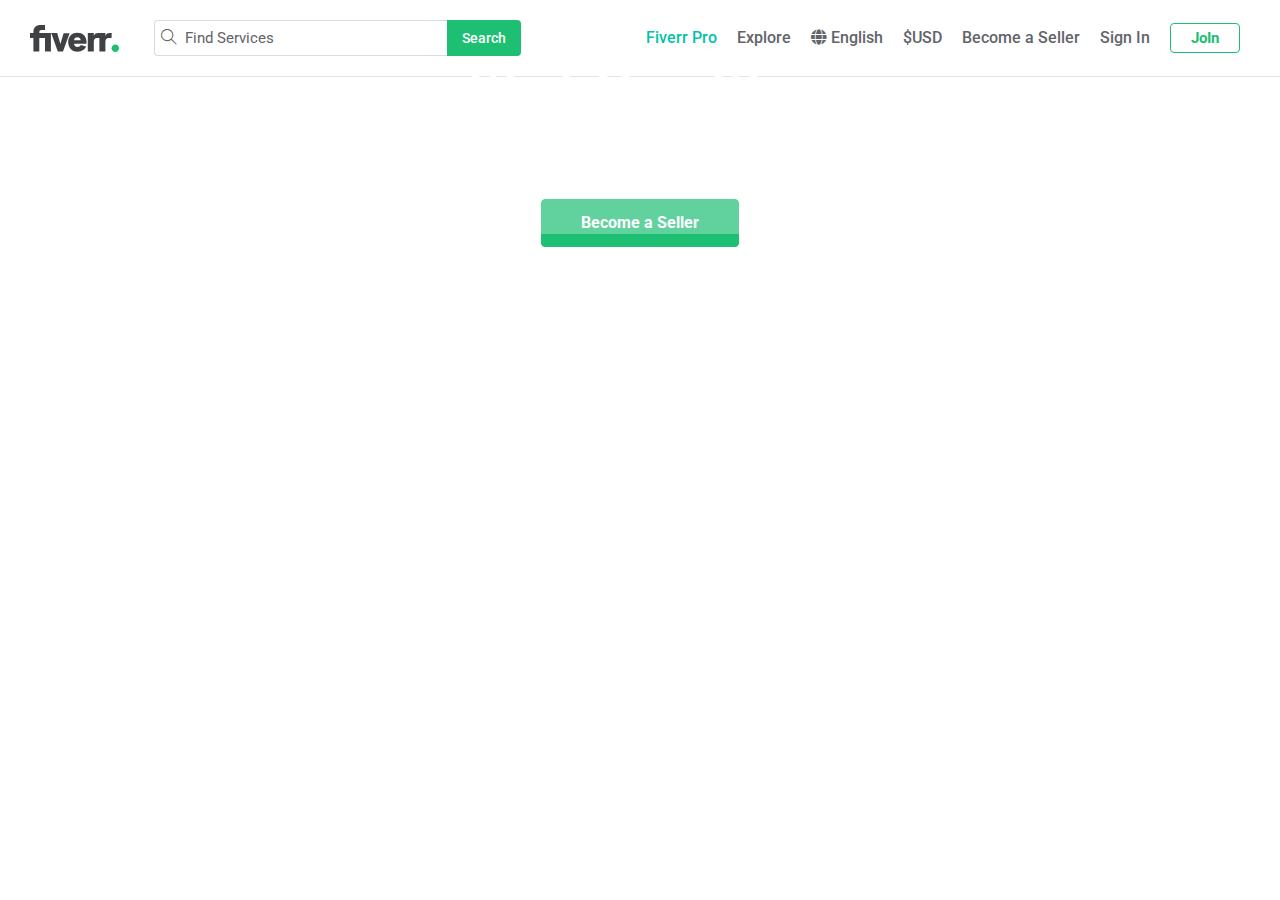
==== FE67_BaiTapTongHop-master/selling.html @ a9953e3a "Add selling.html and add hero" ====
<!DOCTYPE html>
<html lang="en">
  <head>
    <title>Start Selling on Fiverr</title>
    <!-- Required meta tags -->
    <meta charset="utf-8" />
    <meta
      name="viewport"
      content="width=device-width, initial-scale=1, shrink-to-fit=no"
    />
    <link
      rel="icon"
      href="./img/favicon-32x32-23d4a3fd56a87eaf5a93ddf35a220811.png"
      type="image/gif"
      sizes="16x16"
    />

    <!-- Google Font -->
    <link
      href="https://fonts.googleapis.com/css2?family=Roboto:wght@300;400;500;700&display=swap"
      rel="stylesheet"
    />
    <link
      href="https://fonts.googleapis.com/css2?family=Italianno&display=swap"
      rel="stylesheet"
    />

    <!-- Bootstrap CSS -->
    <link
      rel="stylesheet"
      href="https://stackpath.bootstrapcdn.com/bootstrap/4.3.1/css/bootstrap.min.css"
      integrity="sha384-ggOyR0iXCbMQv3Xipma34MD+dH/1fQ784/j6cY/iJTQUOhcWr7x9JvoRxT2MZw1T"
      crossorigin="anonymous"
    />

    <!-- font themify icons -->
    <link rel="stylesheet" href="./fonts/themify-icons/themify-icons.css" />

    <!-- font awesome -->
    <link
      rel="stylesheet"
      href="https://cdnjs.cloudflare.com/ajax/libs/font-awesome/5.15.3/css/all.min.css"
    />

    <!-- slick -->
    <link rel="stylesheet" href="./CSS/slick.css" />

    <!-- MY CSS -->
    <link rel="stylesheet" href="./CSS/main.css" />
  </head>

  <body>
    <!-- HEADER START -->
    <header id="header">
      <nav class="header-nav">
        <div class="container-fluid">
          <div class="row">
            <div class="header-nav__left col-8 col-md-8 col-lg-5">
              <div class="header-nav__bars" id="openSidebar">
                <i class="fa fa-bars"></i>
              </div>
              <a href="index.html" class="header-nav__logo">
                <svg
                  width="89"
                  height="27"
                  viewBox="0 0 89 27"
                  fill="none"
                  xmlns="http://www.w3.org/2000/svg"
                >
                  <g fill="#404145">
                    <path
                      d="m81.6 13.1h-3.1c-2 0-3.1 1.5-3.1 4.1v9.3h-6v-13.4h-2.5c-2 0-3.1 1.5-3.1 4.1v9.3h-6v-18.4h6v2.8c1-2.2 2.3-2.8 4.3-2.8h7.3v2.8c1-2.2 2.3-2.8 4.3-2.8h2zm-25.2 5.6h-12.4c.3 2.1 1.6 3.2 3.7 3.2 1.6 0 2.7-.7 3.1-1.8l5.3 1.5c-1.3 3.2-4.5 5.1-8.4 5.1-6.5 0-9.5-5.1-9.5-9.5 0-4.3 2.6-9.4 9.1-9.4 6.9 0 9.2 5.2 9.2 9.1 0 .9 0 1.4-.1 1.8zm-5.7-3.5c-.1-1.6-1.3-3-3.3-3-1.9 0-3 .8-3.4 3zm-22.9 11.3h5.2l6.6-18.3h-6l-3.2 10.7-3.2-10.8h-6zm-24.4 0h5.9v-13.4h5.7v13.4h5.9v-18.4h-11.6v-1.1c0-1.2.9-2 2.2-2h3.5v-5h-4.4c-4.3 0-7.2 2.7-7.2 6.6v1.5h-3.4v5h3.4z"
                    ></path>
                  </g>
                  <g fill="#1dbf73">
                    <path
                      d="m85.3 27c2 0 3.7-1.7 3.7-3.7s-1.7-3.7-3.7-3.7-3.7 1.7-3.7 3.7 1.7 3.7 3.7 3.7z"
                    ></path>
                  </g>
                </svg>
              </a>
              <form action="#" class="header-nav__search">
                <input type="text" placeholder="Find Services" />
                <i class="ti-search"></i>
                <button type="submit">Search</button>
              </form>
            </div>
            <div class="header-nav__right col-4 col-md-4 col-lg-7">
              <ul class="header-nav__menu">
                <li class="header-nav__item">
                  <a href="#" class="header-nav__link pro">Fiverr Pro</a>
                </li>
                <li class="header-nav__item explore">
                  <a href="#" class="header-nav__link">Explore</a>
                </li>
                <li class="header-nav__item language">
                  <a href="#" class="header-nav__link">
                    <i class="fas fa-globe"></i>
                    English
                  </a>
                </li>
                <li class="header-nav__item currency">
                  <a href="#" class="header-nav__link">$USD</a>
                </li>
                <li class="header-nav__item seller">
                  <a href="selling.html" class="header-nav__link">
                    Become a Seller
                  </a>
                </li>
                <li class="header-nav__item signin">
                  <a href="#" class="header-nav__link">Sign In</a>
                </li>
                <li class="header-nav__item join">
                  <a href="#" class="header-nav__join">JoIn</a>
                </li>
              </ul>
            </div>
          </div>
          <form action="#" class="header-nav__search search-mobile">
            <input type="text" placeholder="Find Services" />
            <i class="ti-search"></i>
          </form>
        </div>
      </nav>
    </header>
    <!-- END HEADER -->

    <!-- Sidebar Start -->
    <div class="sidebar" id="sidebar">
      <div class="sidebar__overlay" id="closeSidebar"></div>
      <div class="sidebar__content">
        <a href="#" class="sidebar__btn">Join Fiverr</a>
        <div class="sidebar-menu">
          <a href="#" class="sidebar-menu__link">Sign in</a>
          <div class="sidebar-dropdown">
            <div class="sidebar-dropdown__title">
              <span>Browse Categories</span>
              <i class="fas fa-chevron-down"></i>
            </div>
            <ul class="dropdown__content">
              <li class="dropdown__item">
                <a href="#" class="dropdown__link">Graphics & Design</a>
              </li>
              <li class="dropdown__item">
                <a href="#" class="dropdown__link">Digital Marketing</a>
              </li>
              <li class="dropdown__item">
                <a href="#" class="dropdown__link">Writing & Translation</a>
              </li>
            </ul>
          </div>
          <div class="sidebar-dropdown">
            <div class="sidebar-dropdown__title">
              <span>Explore</span>
              <i class="fas fa-chevron-down"></i>
            </div>
            <ul class="dropdown__content">
              <li class="dropdown__item">
                <a href="#" class="dropdown__link">Discover</a>
              </li>
              <li class="dropdown__item">
                <a href="#" class="dropdown__link">Guides</a>
              </li>
              <li class="dropdown__item">
                <a href="#" class="dropdown__link">Learn</a>
              </li>
            </ul>
          </div>
          <a href="#" class="sidebar-menu__link pro">Fiverr Pro</a>
          <a href="#" class="sidebar-menu__link business">Fiverr Business</a>
          <div class="general">
            <p>General</p>
          </div>
          <a href="#" class="sidebar-menu__link">Home</a>
          <div class="sidebar-dropdown language">
            <div class="sidebar-dropdown__title">
              <span>English <i class="fas fa-globe"></i></span>
              <i class="fas fa-chevron-down"></i>
            </div>
            <ul class="dropdown__content">
              <li class="dropdown__item active">
                <a href="#" class="dropdown__link">
                  <i class="fa fa-check"></i> English
                </a>
              </li>
              <li class="dropdown__item">
                <a href="#" class="dropdown__link">Deutsch</a>
              </li>
              <li class="dropdown__item">
                <a href="#" class="dropdown__link">Español</a>
              </li>
            </ul>
          </div>
          <div class="sidebar-dropdown currency">
            <div class="sidebar-dropdown__title">
              <span>USD - $</span>
              <i class="fas fa-chevron-down"></i>
            </div>
            <ul class="dropdown__content">
              <li class="dropdown__item active">
                <a href="#" class="dropdown__link">
                  <i class="fa fa-check"></i> USD - $
                </a>
              </li>
              <li class="dropdown__item">
                <a href="#" class="dropdown__link">EUR - €</a>
              </li>
              <li class="dropdown__item">
                <a href="#" class="dropdown__link">GBP - £</a>
              </li>
            </ul>
          </div>
        </div>
      </div>
    </div>
    <!-- End Sidebar -->

    <!-- HERO START -->
    <div class="hero">
      <video
        src="https://sg.fiverrcdn.com/packages_lp/cover_video.mp4"
        poster="//assetsv2.fiverrcdn.com/assets/v2_photos/packages-lp/bg-first-hero-663d877e05b0814ef0b07c05910aa645.jpg"
        autoplay=""
        loop=""
        muted=""
        preload="auto"
        style="opacity: 1"
      >
        <source
          src="https://sg.fiverrcdn.com/packages_lp/cover_video.mp4"
          type="video/mp4"
        />
        <source
          src="https://sg.fiverrcdn.com/packages_lp/cover_video.webm"
          type="video/webm"
        />
        <source
          src="https://sg.fiverrcdn.com/packages_lp/cover_video.ogv"
          type="video/ogv"
        />
      </video>
      <div class="hero__text">
        <h1>Work Your Way</h1>
        <p>You bring the skill. We'll make earning easy.</p>
        <a href="#" class="hero__btn">Become a Seller</a>
      </div>
      <div class="hero-stats">
        <div class="container-fluid text-center">
          <div class="row">
            <div class="col-4">
              <div class="hero-stats__item">
                <p>A Gig is Bought Every</p>
                <h4>4 SEC</h4>
              </div>
            </div>
            <div class="col-4">
              <div class="hero-stats__item">
                <p>Transactions</p>
                <h4>50M+</h4>
              </div>
            </div>
            <div class="col-4">
              <div class="hero-stats__item">
                <p>Price Range</p>
                <h4>$5 - $10,000</h4>
              </div>
            </div>
          </div>
        </div>
      </div>
    </div>
    <!-- END HERO -->

    <!-- Optional JavaScript -->
    <!-- jQuery first, then Popper.js, then Bootstrap JS -->
    <script
      src="https://code.jquery.com/jquery-3.3.1.slim.min.js"
      integrity="sha384-q8i/X+965DzO0rT7abK41JStQIAqVgRVzpbzo5smXKp4YfRvH+8abtTE1Pi6jizo"
      crossorigin="anonymous"
    ></script>
    <script
      src="https://cdnjs.cloudflare.com/ajax/libs/popper.js/1.14.7/umd/popper.min.js"
      integrity="sha384-UO2eT0CpHqdSJQ6hJty5KVphtPhzWj9WO1clHTMGa3JDZwrnQq4sF86dIHNDz0W1"
      crossorigin="anonymous"
    ></script>
    <script
      src="https://stackpath.bootstrapcdn.com/bootstrap/4.3.1/js/bootstrap.min.js"
      integrity="sha384-JjSmVgyd0p3pXB1rRibZUAYoIIy6OrQ6VrjIEaFf/nJGzIxFDsf4x0xIM+B07jRM"
      crossorigin="anonymous"
    ></script>
    <script
      src="https://code.jquery.com/jquery-3.6.0.min.js"
      integrity="sha256-/xUj+3OJU5yExlq6GSYGSHk7tPXikynS7ogEvDej/m4="
      crossorigin="anonymous"
    ></script>
    <!-- slick js -->
    <script src="./js/slick.min.js"></script>
    <!-- INDEX JS -->
    <script src="./js/index.js"></script>
  </body>
</html>
---- FE67_BaiTapTongHop-master/fonts/themify-icons/themify-icons.css ----
@font-face {
	font-family: 'themify';
	src:url('fonts/themify.eot?-fvbane');
	src:url('fonts/themify.eot?#iefix-fvbane') format('embedded-opentype'),
		url('fonts/themify.woff?-fvbane') format('woff'),
		url('fonts/themify.ttf?-fvbane') format('truetype'),
		url('fonts/themify.svg?-fvbane#themify') format('svg');
	font-weight: normal;
	font-style: normal;
}

[class^="ti-"], [class*=" ti-"] {
	font-family: 'themify';
	speak: none;
	font-style: normal;
	font-weight: normal;
	font-variant: normal;
	text-transform: none;
	line-height: 1;

	/* Better Font Rendering =========== */
	-webkit-font-smoothing: antialiased;
	-moz-osx-font-smoothing: grayscale;
}

.ti-wand:before {
	content: "\e600";
}
.ti-volume:before {
	content: "\e601";
}
.ti-user:before {
	content: "\e602";
}
.ti-unlock:before {
	content: "\e603";
}
.ti-unlink:before {
	content: "\e604";
}
.ti-trash:before {
	content: "\e605";
}
.ti-thought:before {
	content: "\e606";
}
.ti-target:before {
	content: "\e607";
}
.ti-tag:before {
	content: "\e608";
}
.ti-tablet:before {
	content: "\e609";
}
.ti-star:before {
	content: "\e60a";
}
.ti-spray:before {
	content: "\e60b";
}
.ti-signal:before {
	content: "\e60c";
}
.ti-shopping-cart:before {
	content: "\e60d";
}
.ti-shopping-cart-full:before {
	content: "\e60e";
}
.ti-settings:before {
	content: "\e60f";
}
.ti-search:before {
	content: "\e610";
}
.ti-zoom-in:before {
	content: "\e611";
}
.ti-zoom-out:before {
	content: "\e612";
}
.ti-cut:before {
	content: "\e613";
}
.ti-ruler:before {
	content: "\e614";
}
.ti-ruler-pencil:before {
	content: "\e615";
}
.ti-ruler-alt:before {
	content: "\e616";
}
.ti-bookmark:before {
	content: "\e617";
}
.ti-bookmark-alt:before {
	content: "\e618";
}
.ti-reload:before {
	content: "\e619";
}
.ti-plus:before {
	content: "\e61a";
}
.ti-pin:before {
	content: "\e61b";
}
.ti-pencil:before {
	content: "\e61c";
}
.ti-pencil-alt:before {
	content: "\e61d";
}
.ti-paint-roller:before {
	content: "\e61e";
}
.ti-paint-bucket:before {
	content: "\e61f";
}
.ti-na:before {
	content: "\e620";
}
.ti-mobile:before {
	content: "\e621";
}
.ti-minus:before {
	content: "\e622";
}
.ti-medall:before {
	content: "\e623";
}
.ti-medall-alt:before {
	content: "\e624";
}
.ti-marker:before {
	content: "\e625";
}
.ti-marker-alt:before {
	content: "\e626";
}
.ti-arrow-up:before {
	content: "\e627";
}
.ti-arrow-right:before {
	content: "\e628";
}
.ti-arrow-left:before {
	content: "\e629";
}
.ti-arrow-down:before {
	content: "\e62a";
}
.ti-lock:before {
	content: "\e62b";
}
.ti-location-arrow:before {
	content: "\e62c";
}
.ti-link:before {
	content: "\e62d";
}
.ti-layout:before {
	content: "\e62e";
}
.ti-layers:before {
	content: "\e62f";
}
.ti-layers-alt:before {
	content: "\e630";
}
.ti-key:before {
	content: "\e631";
}
.ti-import:before {
	content: "\e632";
}
.ti-image:before {
	content: "\e633";
}
.ti-heart:before {
	content: "\e634";
}
.ti-heart-broken:before {
	content: "\e635";
}
.ti-hand-stop:before {
	content: "\e636";
}
.ti-hand-open:before {
	content: "\e637";
}
.ti-hand-drag:before {
	content: "\e638";
}
.ti-folder:before {
	content: "\e639";
}
.ti-flag:before {
	content: "\e63a";
}
.ti-flag-alt:before {
	content: "\e63b";
}
.ti-flag-alt-2:before {
	content: "\e63c";
}
.ti-eye:before {
	content: "\e63d";
}
.ti-export:before {
	content: "\e63e";
}
.ti-exchange-vertical:before {
	content: "\e63f";
}
.ti-desktop:before {
	content: "\e640";
}
.ti-cup:before {
	content: "\e641";
}
.ti-crown:before {
	content: "\e642";
}
.ti-comments:before {
	content: "\e643";
}
.ti-comment:before {
	content: "\e644";
}
.ti-comment-alt:before {
	content: "\e645";
}
.ti-close:before {
	content: "\e646";
}
.ti-clip:before {
	content: "\e647";
}
.ti-angle-up:before {
	content: "\e648";
}
.ti-angle-right:before {
	content: "\e649";
}
.ti-angle-left:before {
	content: "\e64a";
}
.ti-angle-down:before {
	content: "\e64b";
}
.ti-check:before {
	content: "\e64c";
}
.ti-check-box:before {
	content: "\e64d";
}
.ti-camera:before {
	content: "\e64e";
}
.ti-announcement:before {
	content: "\e64f";
}
.ti-brush:before {
	content: "\e650";
}
.ti-briefcase:before {
	content: "\e651";
}
.ti-bolt:before {
	content: "\e652";
}
.ti-bolt-alt:before {
	content: "\e653";
}
.ti-blackboard:before {
	content: "\e654";
}
.ti-bag:before {
	content: "\e655";
}
.ti-move:before {
	content: "\e656";
}
.ti-arrows-vertical:before {
	content: "\e657";
}
.ti-arrows-horizontal:before {
	content: "\e658";
}
.ti-fullscreen:before {
	content: "\e659";
}
.ti-arrow-top-right:before {
	content: "\e65a";
}
.ti-arrow-top-left:before {
	content: "\e65b";
}
.ti-arrow-circle-up:before {
	content: "\e65c";
}
.ti-arrow-circle-right:before {
	content: "\e65d";
}
.ti-arrow-circle-left:before {
	content: "\e65e";
}
.ti-arrow-circle-down:before {
	content: "\e65f";
}
.ti-angle-double-up:before {
	content: "\e660";
}
.ti-angle-double-right:before {
	content: "\e661";
}
.ti-angle-double-left:before {
	content: "\e662";
}
.ti-angle-double-down:before {
	content: "\e663";
}
.ti-zip:before {
	content: "\e664";
}
.ti-world:before {
	content: "\e665";
}
.ti-wheelchair:before {
	content: "\e666";
}
.ti-view-list:before {
	content: "\e667";
}
.ti-view-list-alt:before {
	content: "\e668";
}
.ti-view-grid:before {
	content: "\e669";
}
.ti-uppercase:before {
	content: "\e66a";
}
.ti-upload:before {
	content: "\e66b";
}
.ti-underline:before {
	content: "\e66c";
}
.ti-truck:before {
	content: "\e66d";
}
.ti-timer:before {
	content: "\e66e";
}
.ti-ticket:before {
	content: "\e66f";
}
.ti-thumb-up:before {
	content: "\e670";
}
.ti-thumb-down:before {
	content: "\e671";
}
.ti-text:before {
	content: "\e672";
}
.ti-stats-up:before {
	content: "\e673";
}
.ti-stats-down:before {
	content: "\e674";
}
.ti-split-v:before {
	content: "\e675";
}
.ti-split-h:before {
	content: "\e676";
}
.ti-smallcap:before {
	content: "\e677";
}
.ti-shine:before {
	content: "\e678";
}
.ti-shift-right:before {
	content: "\e679";
}
.ti-shift-left:before {
	content: "\e67a";
}
.ti-shield:before {
	content: "\e67b";
}
.ti-notepad:before {
	content: "\e67c";
}
.ti-server:before {
	content: "\e67d";
}
.ti-quote-right:before {
	content: "\e67e";
}
.ti-quote-left:before {
	content: "\e67f";
}
.ti-pulse:before {
	content: "\e680";
}
.ti-printer:before {
	content: "\e681";
}
.ti-power-off:before {
	content: "\e682";
}
.ti-plug:before {
	content: "\e683";
}
.ti-pie-chart:before {
	content: "\e684";
}
.ti-paragraph:before {
	content: "\e685";
}
.ti-panel:before {
	content: "\e686";
}
.ti-package:before {
	content: "\e687";
}
.ti-music:before {
	content: "\e688";
}
.ti-music-alt:before {
	content: "\e689";
}
.ti-mouse:before {
	content: "\e68a";
}
.ti-mouse-alt:before {
	content: "\e68b";
}
.ti-money:before {
	content: "\e68c";
}
.ti-microphone:before {
	content: "\e68d";
}
.ti-menu:before {
	content: "\e68e";
}
.ti-menu-alt:before {
	content: "\e68f";
}
.ti-map:before {
	content: "\e690";
}
.ti-map-alt:before {
	content: "\e691";
}
.ti-loop:before {
	content: "\e692";
}
.ti-location-pin:before {
	content: "\e693";
}
.ti-list:before {
	content: "\e694";
}
.ti-light-bulb:before {
	content: "\e695";
}
.ti-Italic:before {
	content: "\e696";
}
.ti-info:before {
	content: "\e697";
}
.ti-infinite:before {
	content: "\e698";
}
.ti-id-badge:before {
	content: "\e699";
}
.ti-hummer:before {
	content: "\e69a";
}
.ti-home:before {
	content: "\e69b";
}
.ti-help:before {
	content: "\e69c";
}
.ti-headphone:before {
	content: "\e69d";
}
.ti-harddrives:before {
	content: "\e69e";
}
.ti-harddrive:before {
	content: "\e69f";
}
.ti-gift:before {
	content: "\e6a0";
}
.ti-game:before {
	content: "\e6a1";
}
.ti-filter:before {
	content: "\e6a2";
}
.ti-files:before {
	content: "\e6a3";
}
.ti-file:before {
	content: "\e6a4";
}
.ti-eraser:before {
	content: "\e6a5";
}
.ti-envelope:before {
	content: "\e6a6";
}
.ti-download:before {
	content: "\e6a7";
}
.ti-direction:before {
	content: "\e6a8";
}
.ti-direction-alt:before {
	content: "\e6a9";
}
.ti-dashboard:before {
	content: "\e6aa";
}
.ti-control-stop:before {
	content: "\e6ab";
}
.ti-control-shuffle:before {
	content: "\e6ac";
}
.ti-control-play:before {
	content: "\e6ad";
}
.ti-control-pause:before {
	content: "\e6ae";
}
.ti-control-forward:before {
	content: "\e6af";
}
.ti-control-backward:before {
	content: "\e6b0";
}
.ti-cloud:before {
	content: "\e6b1";
}
.ti-cloud-up:before {
	content: "\e6b2";
}
.ti-cloud-down:before {
	content: "\e6b3";
}
.ti-clipboard:before {
	content: "\e6b4";
}
.ti-car:before {
	content: "\e6b5";
}
.ti-calendar:before {
	content: "\e6b6";
}
.ti-book:before {
	content: "\e6b7";
}
.ti-bell:before {
	content: "\e6b8";
}
.ti-basketball:before {
	content: "\e6b9";
}
.ti-bar-chart:before {
	content: "\e6ba";
}
.ti-bar-chart-alt:before {
	content: "\e6bb";
}
.ti-back-right:before {
	content: "\e6bc";
}
.ti-back-left:before {
	content: "\e6bd";
}
.ti-arrows-corner:before {
	content: "\e6be";
}
.ti-archive:before {
	content: "\e6bf";
}
.ti-anchor:before {
	content: "\e6c0";
}
.ti-align-right:before {
	content: "\e6c1";
}
.ti-align-left:before {
	content: "\e6c2";
}
.ti-align-justify:before {
	content: "\e6c3";
}
.ti-align-center:before {
	content: "\e6c4";
}
.ti-alert:before {
	content: "\e6c5";
}
.ti-alarm-clock:before {
	content: "\e6c6";
}
.ti-agenda:before {
	content: "\e6c7";
}
.ti-write:before {
	content: "\e6c8";
}
.ti-window:before {
	content: "\e6c9";
}
.ti-widgetized:before {
	content: "\e6ca";
}
.ti-widget:before {
	content: "\e6cb";
}
.ti-widget-alt:before {
	content: "\e6cc";
}
.ti-wallet:before {
	content: "\e6cd";
}
.ti-video-clapper:before {
	content: "\e6ce";
}
.ti-video-camera:before {
	content: "\e6cf";
}
.ti-vector:before {
	content: "\e6d0";
}
.ti-themify-logo:before {
	content: "\e6d1";
}
.ti-themify-favicon:before {
	content: "\e6d2";
}
.ti-themify-favicon-alt:before {
	content: "\e6d3";
}
.ti-support:before {
	content: "\e6d4";
}
.ti-stamp:before {
	content: "\e6d5";
}
.ti-split-v-alt:before {
	content: "\e6d6";
}
.ti-slice:before {
	content: "\e6d7";
}
.ti-shortcode:before {
	content: "\e6d8";
}
.ti-shift-right-alt:before {
	content: "\e6d9";
}
.ti-shift-left-alt:before {
	content: "\e6da";
}
.ti-ruler-alt-2:before {
	content: "\e6db";
}
.ti-receipt:before {
	content: "\e6dc";
}
.ti-pin2:before {
	content: "\e6dd";
}
.ti-pin-alt:before {
	content: "\e6de";
}
.ti-pencil-alt2:before {
	content: "\e6df";
}
.ti-palette:before {
	content: "\e6e0";
}
.ti-more:before {
	content: "\e6e1";
}
.ti-more-alt:before {
	content: "\e6e2";
}
.ti-microphone-alt:before {
	content: "\e6e3";
}
.ti-magnet:before {
	content: "\e6e4";
}
.ti-line-double:before {
	content: "\e6e5";
}
.ti-line-dotted:before {
	content: "\e6e6";
}
.ti-line-dashed:before {
	content: "\e6e7";
}
.ti-layout-width-full:before {
	content: "\e6e8";
}
.ti-layout-width-default:before {
	content: "\e6e9";
}
.ti-layout-width-default-alt:before {
	content: "\e6ea";
}
.ti-layout-tab:before {
	content: "\e6eb";
}
.ti-layout-tab-window:before {
	content: "\e6ec";
}
.ti-layout-tab-v:before {
	content: "\e6ed";
}
.ti-layout-tab-min:before {
	content: "\e6ee";
}
.ti-layout-slider:before {
	content: "\e6ef";
}
.ti-layout-slider-alt:before {
	content: "\e6f0";
}
.ti-layout-sidebar-right:before {
	content: "\e6f1";
}
.ti-layout-sidebar-none:before {
	content: "\e6f2";
}
.ti-layout-sidebar-left:before {
	content: "\e6f3";
}
.ti-layout-placeholder:before {
	content: "\e6f4";
}
.ti-layout-menu:before {
	content: "\e6f5";
}
.ti-layout-menu-v:before {
	content: "\e6f6";
}
.ti-layout-menu-separated:before {
	content: "\e6f7";
}
.ti-layout-menu-full:before {
	content: "\e6f8";
}
.ti-layout-media-right-alt:before {
	content: "\e6f9";
}
.ti-layout-media-right:before {
	content: "\e6fa";
}
.ti-layout-media-overlay:before {
	content: "\e6fb";
}
.ti-layout-media-overlay-alt:before {
	content: "\e6fc";
}
.ti-layout-media-overlay-alt-2:before {
	content: "\e6fd";
}
.ti-layout-media-left-alt:before {
	content: "\e6fe";
}
.ti-layout-media-left:before {
	content: "\e6ff";
}
.ti-layout-media-center-alt:before {
	content: "\e700";
}
.ti-layout-media-center:before {
	content: "\e701";
}
.ti-layout-list-thumb:before {
	content: "\e702";
}
.ti-layout-list-thumb-alt:before {
	content: "\e703";
}
.ti-layout-list-post:before {
	content: "\e704";
}
.ti-layout-list-large-image:before {
	content: "\e705";
}
.ti-layout-line-solid:before {
	content: "\e706";
}
.ti-layout-grid4:before {
	content: "\e707";
}
.ti-layout-grid3:before {
	content: "\e708";
}
.ti-layout-grid2:before {
	content: "\e709";
}
.ti-layout-grid2-thumb:before {
	content: "\e70a";
}
.ti-layout-cta-right:before {
	content: "\e70b";
}
.ti-layout-cta-left:before {
	content: "\e70c";
}
.ti-layout-cta-center:before {
	content: "\e70d";
}
.ti-layout-cta-btn-right:before {
	content: "\e70e";
}
.ti-layout-cta-btn-left:before {
	content: "\e70f";
}
.ti-layout-column4:before {
	content: "\e710";
}
.ti-layout-column3:before {
	content: "\e711";
}
.ti-layout-column2:before {
	content: "\e712";
}
.ti-layout-accordion-separated:before {
	content: "\e713";
}
.ti-layout-accordion-merged:before {
	content: "\e714";
}
.ti-layout-accordion-list:before {
	content: "\e715";
}
.ti-ink-pen:before {
	content: "\e716";
}
.ti-info-alt:before {
	content: "\e717";
}
.ti-help-alt:before {
	content: "\e718";
}
.ti-headphone-alt:before {
	content: "\e719";
}
.ti-hand-point-up:before {
	content: "\e71a";
}
.ti-hand-point-right:before {
	content: "\e71b";
}
.ti-hand-point-left:before {
	content: "\e71c";
}
.ti-hand-point-down:before {
	content: "\e71d";
}
.ti-gallery:before {
	content: "\e71e";
}
.ti-face-smile:before {
	content: "\e71f";
}
.ti-face-sad:before {
	content: "\e720";
}
.ti-credit-card:before {
	content: "\e721";
}
.ti-control-skip-forward:before {
	content: "\e722";
}
.ti-control-skip-backward:before {
	content: "\e723";
}
.ti-control-record:before {
	content: "\e724";
}
.ti-control-eject:before {
	content: "\e725";
}
.ti-comments-smiley:before {
	content: "\e726";
}
.ti-brush-alt:before {
	content: "\e727";
}
.ti-youtube:before {
	content: "\e728";
}
.ti-vimeo:before {
	content: "\e729";
}
.ti-twitter:before {
	content: "\e72a";
}
.ti-time:before {
	content: "\e72b";
}
.ti-tumblr:before {
	content: "\e72c";
}
.ti-skype:before {
	content: "\e72d";
}
.ti-share:before {
	content: "\e72e";
}
.ti-share-alt:before {
	content: "\e72f";
}
.ti-rocket:before {
	content: "\e730";
}
.ti-pinterest:before {
	content: "\e731";
}
.ti-new-window:before {
	content: "\e732";
}
.ti-microsoft:before {
	content: "\e733";
}
.ti-list-ol:before {
	content: "\e734";
}
.ti-linkedin:before {
	content: "\e735";
}
.ti-layout-sidebar-2:before {
	content: "\e736";
}
.ti-layout-grid4-alt:before {
	content: "\e737";
}
.ti-layout-grid3-alt:before {
	content: "\e738";
}
.ti-layout-grid2-alt:before {
	content: "\e739";
}
.ti-layout-column4-alt:before {
	content: "\e73a";
}
.ti-layout-column3-alt:before {
	content: "\e73b";
}
.ti-layout-column2-alt:before {
	content: "\e73c";
}
.ti-instagram:before {
	content: "\e73d";
}
.ti-google:before {
	content: "\e73e";
}
.ti-github:before {
	content: "\e73f";
}
.ti-flickr:before {
	content: "\e740";
}
.ti-facebook:before {
	content: "\e741";
}
.ti-dropbox:before {
	content: "\e742";
}
.ti-dribbble:before {
	content: "\e743";
}
.ti-apple:before {
	content: "\e744";
}
.ti-android:before {
	content: "\e745";
}
.ti-save:before {
	content: "\e746";
}
.ti-save-alt:before {
	content: "\e747";
}
.ti-yahoo:before {
	content: "\e748";
}
.ti-wordpress:before {
	content: "\e749";
}
.ti-vimeo-alt:before {
	content: "\e74a";
}
.ti-twitter-alt:before {
	content: "\e74b";
}
.ti-tumblr-alt:before {
	content: "\e74c";
}
.ti-trello:before {
	content: "\e74d";
}
.ti-stack-overflow:before {
	content: "\e74e";
}
.ti-soundcloud:before {
	content: "\e74f";
}
.ti-sharethis:before {
	content: "\e750";
}
.ti-sharethis-alt:before {
	content: "\e751";
}
.ti-reddit:before {
	content: "\e752";
}
.ti-pinterest-alt:before {
	content: "\e753";
}
.ti-microsoft-alt:before {
	content: "\e754";
}
.ti-linux:before {
	content: "\e755";
}
.ti-jsfiddle:before {
	content: "\e756";
}
.ti-joomla:before {
	content: "\e757";
}
.ti-html5:before {
	content: "\e758";
}
.ti-flickr-alt:before {
	content: "\e759";
}
.ti-email:before {
	content: "\e75a";
}
.ti-drupal:before {
	content: "\e75b";
}
.ti-dropbox-alt:before {
	content: "\e75c";
}
.ti-css3:before {
	content: "\e75d";
}
.ti-rss:before {
	content: "\e75e";
}
.ti-rss-alt:before {
	content: "\e75f";
}
---- FE67_BaiTapTongHop-master/CSS/main.css ----
#modalVideo .modal-dialog,
#myModalOne .modal-dialog,
#myModalTwo .modal-dialog,
#myModalThree .modal-dialog,
#myModalFour .modal-dialog {
  width: 70vw;
  max-width: 900px;
}

@media screen and (max-width: 576px) {
  #modalVideo .modal-dialog,
  #myModalOne .modal-dialog,
  #myModalTwo .modal-dialog,
  #myModalThree .modal-dialog,
  #myModalFour .modal-dialog {
    width: unset;
  }
}

#modalVideo .modal-content,
#myModalOne .modal-content,
#myModalTwo .modal-content,
#myModalThree .modal-content,
#myModalFour .modal-content {
  background-color: transparent;
  border: none;
}

#modalVideo .modal-body,
#myModalOne .modal-body,
#myModalTwo .modal-body,
#myModalThree .modal-body,
#myModalFour .modal-body {
  padding: 0;
}

#modalVideo .modal-video,
#myModalOne .modal-video,
#myModalTwo .modal-video,
#myModalThree .modal-video,
#myModalFour .modal-video {
  width: 100%;
  border-radius: 4px;
}

* {
  padding: 0;
  margin: 0;
  box-sizing: border-box;
}

body {
  font-family: "Italianno", cursive;
  font-family: "Roboto", sans-serif;
  color: #62646a;
  font-size: 16px;
  font-weight: 400;
}

body.sidebarShow {
  overflow-y: hidden;
}

#headerHome {
  position: fixed;
  top: 0;
  left: 0;
  right: 0;
  z-index: 5;
}

#headerHome.header-transparent .header-nav {
  border-bottom-color: transparent;
  background-color: transparent;
}

#headerHome.header-transparent .header-nav__bars {
  color: #fff;
}

#headerHome.header-transparent .header-nav__logo g:first-child {
  fill: #fff;
}

#headerHome.header-transparent .header-nav__search {
  opacity: 0;
  visibility: hidden;
}

#headerHome.header-transparent .header-nav__link {
  color: #fff;
}

#headerHome.header-transparent .header-nav__join {
  color: #fff;
  border-color: #fff;
}

#headerHome.header-transparent .header-nav__join:hover {
  border-color: #1dbf73;
}

#headerHome.header-transparent .header-cate {
  opacity: 0;
  visibility: hidden;
  background-color: transparent;
}

.header-nav {
  padding: 20px 0;
  border-bottom: 1px solid #e4e5e7;
  background-color: #fff;
  transition: all 0.3s ease;
}

.header-nav .container-fluid {
  padding: 0 30px;
}

.header-nav .row {
  flex-wrap: nowrap;
}

.header-nav__left {
  display: flex;
  align-items: center;
}

.header-nav__bars {
  display: none;
  font-size: 24px;
  color: #404145;
  margin-right: 15px;
  cursor: pointer;
}

.header-nav__logo {
  display: inline-block;
  margin-right: 35px;
}

.header-nav__logo svg g:first-child {
  fill: #404145;
  transition: all 0.3s ease;
}

.header-nav__logo svg g:last-child {
  fill: #1dbf73;
}

.header-nav__search {
  position: relative;
  flex: 1;
  display: flex;
  transition: all 0.3s ease;
}

.header-nav__search input {
  color: #404145;
  font-size: 15px;
  font-weight: 500;
  width: 100%;
  padding: 5px 10px 5px 30px;
  background-color: #fff;
  border: 1px solid #dadbdd;
  border-right: none;
  border-top-left-radius: 4px;
  border-bottom-left-radius: 4px;
  transition: all 0.3s ease;
}

.header-nav__search input:hover,
.header-nav__search input:focus {
  outline: none;
  border-color: #95979d;
}

.header-nav__search input::placeholder {
  color: #62646a;
  font-size: 15px;
  font-weight: 400;
}

.header-nav__search i {
  position: absolute;
  top: 0;
  left: 0;
  height: 35px;
  width: 30px;
  line-height: 35px;
  text-align: center;
}

.header-nav__search button {
  color: #fff;
  font-size: 14px;
  font-weight: 500;
  padding: 7.5px 15px;
  background-color: #1dbf73;
  border: none;
  border-top-right-radius: 4px;
  border-bottom-right-radius: 4px;
  transition: all 0.3s ease;
}

.header-nav__search button:focus {
  outline: none;
}

.header-nav__search button:hover {
  background-color: #19a463;
}

.header-nav__right {
  display: flex;
  align-items: center;
  justify-content: flex-end;
}

.header-nav__menu {
  display: flex;
  list-style: none;
  margin-bottom: 0;
}

.header-nav__item {
  padding: 0 10px;
}

.header-nav__link {
  color: #62646a;
  font-size: 16px;
  font-weight: 500;
  transition: all 0.3s ease;
}

.header-nav__link:hover {
  text-decoration: none;
  color: #1dbf73;
}

.header-nav__link.pro {
  color: #02c2a9;
}

.header-nav__link.pro:hover {
  color: #28ccb7;
}

.header-nav__join {
  padding: 5px 20px;
  background-color: transparent;
  border: 1px solid #1dbf73;
  border-radius: 4px;
  transition: all 0.2s linear;
  color: #1dbf73;
  font-size: 15px;
  font-weight: 700;
}

.header-nav__join:hover {
  text-decoration: none;
  color: #fff;
  background-color: #19a463;
}

.header-nav .search-mobile {
  display: none;
  margin-top: 20px;
}

.header-nav .search-mobile input {
  border-right: 1px solid #dadbdd;
  border-radius: 4px;
}

.header-nav .search-mobile input:hover, .header-nav .search-mobile input:focus {
  border-right-color: #95979d;
}

.header-cate {
  border-bottom: 1px solid #e4e5e7;
  background-color: #fff;
  transition: all 0.3s ease;
}

.header-cate .container-fluid {
  padding: 0 25px;
}

.header-cate .new {
  color: #ff62ad;
  font-size: 11px;
  font-weight: 700;
  padding: 1px 8px;
  border: 1px solid #ff62ad;
  border-radius: 30px;
  text-transform: uppercase;
}

.header-cate__list {
  display: flex;
  list-style: none;
  justify-content: space-between;
  margin-bottom: 0;
}

.header-cate__item {
  display: inline-block;
  position: relative;
  padding: 0 10px;
}

.header-cate__link {
  color: #62646a;
  font-size: 16px;
  font-weight: 400;
  display: inline-block;
  padding: 10px 0;
}

.header-cate__link:hover {
  color: #62646a;
  text-decoration: none;
}

.header-cate__link::after {
  content: "";
  position: absolute;
  bottom: 0;
  left: 0;
  width: 100%;
  height: 3px;
  background-color: #1dbf73;
  opacity: 0;
  transition: all 0.3s ease;
}

.header-dropdown {
  display: none;
  grid-column-gap: 10px;
  position: absolute;
  left: 0;
  padding: 20px 30px;
  background-color: #fff;
  border: 1px solid #e4e5e7;
  border-radius: 4px;
  list-style: none;
  box-shadow: 0 1px 3px #dadbdd;
  z-index: 3;
}

.header-dropdown.dropdown-left {
  right: 0;
  left: unset;
}

.header-dropdown.grid-fours-column {
  grid-template-columns: repeat(4, 240px);
}

.header-dropdown.grid-three-column {
  grid-template-columns: repeat(3, 240px);
}

.header-dropdown.grid-two-column {
  grid-template-columns: repeat(2, 240px);
}

.header-dropdown__list {
  list-style: none;
  padding-left: 0;
  margin-bottom: 10px;
}

.header-dropdown__item {
  margin-bottom: 10px;
}

.header-dropdown__title {
  color: #404145;
  margin-bottom: 0;
}

.header-dropdown__link {
  display: inline-block;
  color: #62646a;
  transition: all 0.3s ease;
}

.header-dropdown__link:hover {
  color: #7a7d85;
  text-decoration: none;
}

.header-cate__item:hover .header-dropdown {
  display: grid;
}

.header-cate__item:hover .header-cate__link::after {
  opacity: 1;
}

@media screen and (max-width: 1200px) {
  .header-nav__bars {
    display: block;
  }
  .header-nav__search input {
    border-right: 1px solid #dadbdd;
    border-radius: 4px;
  }
  .header-nav__search button {
    display: none;
  }
  .header-nav__item.language, .header-nav__item.currency {
    display: none;
  }
  .header-cate {
    display: none;
  }
}

@media screen and (max-width: 992px) {
  .header-nav__item.business, .header-nav__item.explore, .header-nav__item.seller {
    display: none;
  }
  .header-nav__link.pro {
    display: none;
  }
}

@media screen and (max-width: 576px) {
  .header-nav .container-fluid {
    padding: 0 24px;
  }
  .header-nav__logo {
    width: 100%;
    text-align: right;
    margin-right: 0;
  }
  .header-nav__search {
    display: none;
  }
  .header-nav__item.signin {
    display: none;
  }
  .header-nav__item.join {
    padding: 0;
  }
  .header-nav__join {
    color: #62646a;
    font-size: 20px;
    font-weight: 700;
    padding: 0;
    border: none;
  }
  .header-nav__join:hover {
    color: #62646a;
    background-color: transparent;
  }
  .header-nav .search-mobile {
    display: block;
  }
}

.sidebar {
  position: absolute;
  top: 0;
  left: 0;
  width: 100%;
  height: 100vh;
  z-index: -1;
}

.sidebar__overlay {
  position: fixed;
  width: 100%;
  height: 100%;
  background-color: rgba(0, 0, 0, 0.5);
  opacity: 0;
  visibility: hidden;
  transition: all 0.3s ease;
  cursor: pointer;
  z-index: 999;
}

.sidebar__content {
  position: fixed;
  width: 260px;
  height: 100%;
  padding: 20px 0 20px 20px;
  background-color: #fff;
  transform: translateX(-100%);
  transition: all 0.3s ease;
  z-index: 1000;
}

.sidebar.open {
  z-index: 999;
}

.sidebar.open .sidebar__overlay {
  opacity: 1;
  visibility: visible;
}

.sidebar.open .sidebar__content {
  transform: translateX(0);
}

.sidebar__btn {
  padding: 8px 26px;
  background-color: #1dbf73;
  border: 1px solid #1dbf73;
  border-radius: 4px;
  transition: all 0.2s linear;
  color: #fff;
  font-size: 16px;
  font-weight: 700;
  display: inline-block;
  margin-bottom: 20px;
}

.sidebar__btn:hover {
  color: #fff;
  background-color: #19a463;
  border-color: #19a463;
  text-decoration: none;
}

.sidebar-menu {
  display: flex;
  flex-direction: column;
  color: #95979d;
  height: calc(100% - 40px);
  padding-right: 20px;
  padding-bottom: 40px;
  overflow-y: auto;
}

.sidebar-menu > * {
  padding-bottom: 15px;
}

.sidebar-menu__link {
  display: inline-block;
  color: #95979d;
  transition: all 0.3s ease;
}

.sidebar-menu__link:hover {
  color: #62646a;
  text-decoration: none;
}

.sidebar-menu__link.pro {
  color: #02c2a9;
  font-size: 16px;
  font-weight: 500;
}

.sidebar-menu__link.pro:hover {
  color: #02c2a9;
}

.sidebar-menu__link.business {
  color: #1dbf73;
  font-size: 16px;
  font-weight: 500;
}

.sidebar-menu__link.business:hover {
  color: #1dbf73;
}

.sidebar-menu .general {
  padding: 30px 0 10px;
}

.sidebar-menu .general p {
  color: #404145;
  font-size: 16px;
  font-weight: 500;
  padding-bottom: 10px;
  border-bottom: 1px solid #dadbdd;
  margin-bottom: 0;
}

.sidebar-dropdown__title {
  display: flex;
  justify-content: space-between;
  align-items: center;
  cursor: pointer;
}

.sidebar-dropdown__title i {
  transition: all 0.3s ease;
}

.sidebar-dropdown .dropdown__content {
  display: none;
  width: 100%;
  list-style: none;
  margin-top: 10px;
  margin-bottom: 0;
}

.sidebar-dropdown .dropdown__content .dropdown__item {
  padding: 5px 0 5px 20px;
}

.sidebar-dropdown .dropdown__content .dropdown__link {
  color: #95979d;
}

.sidebar-dropdown .dropdown__content .dropdown__link:hover {
  text-decoration: none;
}

.sidebar-dropdown.language .dropdown__item.active, .sidebar-dropdown.currency .dropdown__item.active {
  padding-left: 0;
}

.sidebar-dropdown.language .dropdown__item, .sidebar-dropdown.currency .dropdown__item {
  transition: all 0.3s ease;
  cursor: pointer;
}

.sidebar-dropdown.language .dropdown__item:hover, .sidebar-dropdown.currency .dropdown__item:hover {
  background-color: #fafafa;
}

.sidebar-dropdown.active .sidebar-dropdown__title > i {
  transform: rotate(-180deg);
}

#cover {
  position: relative;
  overflow-x: hidden;
}

#cover .cover-text__left {
  position: absolute;
  width: 100%;
  max-width: 50%;
  top: 15%;
  left: -8%;
  transform: translate(20%, 50%);
  z-index: 2;
}

#cover .cover-text__left h1 {
  color: #fff;
  font-size: 48px;
  font-weight: bold;
  width: 90%;
  max-width: 90%;
  padding-bottom: 20px;
}

#cover .cover-text__left h1 i {
  font-weight: 400;
}

#cover .cover-text__left .cover-nav__search {
  width: 85%;
  height: 48px;
}

#cover .cover-text__left .cover-nav__search i {
  top: 7px;
}

#cover .cover-text__left .cover-text__courses {
  display: flex;
  width: 100%;
  max-width: 85%;
  padding-top: 20px;
  color: #fff;
  font-size: 13px;
  font-weight: 400;
}

#cover .cover-text__left .cover-text__courses ul,
#cover .cover-text__left .cover-text__courses li {
  display: flex;
  list-style: none;
}

#cover .cover-text__left .cover-text__courses ul a,
#cover .cover-text__left .cover-text__courses li a {
  text-decoration: none;
  color: #fff;
  font-size: 11px;
  font-weight: 400;
  padding: 1px 12px;
  border: 1px solid #fff;
  border-radius: 40px;
  transition: all 0.3s ease;
}

#cover .cover-text__left .cover-text__courses ul a:hover,
#cover .cover-text__left .cover-text__courses li a:hover {
  color: #404145;
  background-color: #fff;
}

#cover .cover-text__left .cover-text__courses ul,
#cover .cover-text__left .cover-text__courses li {
  margin-left: 10px;
}

#cover .cover-content {
  position: relative;
}

#cover .cover-content .cover-text__right {
  position: absolute;
  display: flex;
  bottom: 0;
  right: 5%;
  transform: translateX(-50%);
  color: #fff;
  font-size: 14px;
  font-weight: bold;
}

#cover .cover-content .cover-text__rating {
  display: block;
}

#cover .cover-content .cover-text__rating i {
  color: #d1d120;
  font-size: 10px;
  font-weight: bold;
}

#cover .cover-content img {
  width: 100%;
  height: 550px;
}

@media screen and (max-width: 1200px) {
  .cover-text__left .cover-btn__search {
    display: block;
  }
  .cover-text__courses {
    max-width: 90%;
  }
}

@media screen and (max-width: 1024px) {
  #cover .cover-text__left {
    left: -8%;
    max-width: 55%;
  }
  #cover .cover-text__left h1 {
    color: #fff;
    font-size: 40px;
    font-weight: bold;
  }
}

@media screen and (max-width: 768px) {
  #cover {
    background: #023a15;
    height: 500px;
  }
  #cover .cover-text__left {
    max-width: 85%;
    left: 1%;
  }
  #cover .cover-text__left .cover-text__courses {
    display: none;
  }
  #cover .cover-text__left .cover-nav__search {
    flex-direction: column;
    max-width: 80%;
    height: 110px;
  }
  #cover .cover-text__left .cover-nav__search input {
    margin-bottom: 10px;
    height: 100px;
  }
  #cover .cover-text__left .cover-nav__search button {
    height: 100px;
  }
  #cover .cover-text__left h1 {
    font-size: 40px;
    max-width: 85%;
  }
  #cover .cover-content.slick-slider {
    display: none;
  }
}

@media screen and (max-width: 576px) {
  #cover {
    height: 400px;
  }
  #cover .cover-text__left {
    top: -10%;
  }
  #cover .cover-text__left h1 {
    font-size: 32px;
  }
  #cover .cover-text__left .cover-nav__search {
    display: flex;
  }
  #cover .cover-text__left .cover-nav__search input {
    max-width: 100%;
  }
}

.intro {
  background-color: #fafafa;
  padding: 15px 0;
}

.intro__content {
  display: flex;
  align-items: center;
  justify-content: center;
}

.intro__text {
  color: #b5b6ba;
  font-size: 16px;
  font-weight: 700;
  padding-right: 20px;
}

.intro__logos {
  padding: 0 24px;
}

.intro__logos img + img {
  padding-left: 60px;
}

@media screen and (max-width: 1200px) {
  .intro__text {
    display: none;
  }
}

@media screen and (max-width: 768px) {
  .intro__logos {
    padding: 0;
  }
  .intro__logos img {
    height: 50px;
  }
  .intro__logos img + img {
    padding-left: 10px;
  }
  .intro__logos img:last-child {
    display: none;
  }
}

.services {
  padding: 76px 17px;
}

.services .services-title {
  color: #000;
  font-size: 32px;
  font-weight: bold;
  padding: 0 17px;
}

.services .services-content {
  padding-top: 20px;
}

.services .services-content .services-item {
  position: relative;
  padding: 0 20px;
  transition: all 0.9s;
  cursor: pointer;
}

.services .services-content .services-item img {
  object-fit: cover;
  width: 100%;
  height: 345px;
  border-radius: 4px;
}

.services .services-content .services-item .services-text {
  position: absolute;
  top: 0;
  left: 0;
  transform: translate(25%, 20%);
}

.services .services-content .services-item .services-text p {
  color: #fff;
  font-size: 14px;
  font-weight: bold;
}

.services .services-content .services-item .services-text h5 {
  color: #fff;
  font-size: 24px;
  font-weight: bold;
}

.services .services-content .services-item:hover {
  opacity: 0.8;
}

.services .services-content .priv_arrow {
  position: absolute;
  display: inline-block;
  z-index: 2;
  text-align: center;
  line-height: 50px;
  width: 50px;
  height: 50px;
  border-radius: 50%;
  background: white;
  top: 45%;
  left: 0;
  box-shadow: 0 2px 5px 0 rgba(0, 0, 0, 0.15);
  cursor: pointer;
}

.services .services-content .next_arrow {
  position: absolute;
  display: inline-block;
  z-index: 2;
  text-align: center;
  line-height: 50px;
  width: 50px;
  height: 50px;
  border-radius: 50%;
  background: white;
  top: 45%;
  right: 0;
  box-shadow: 0 2px 5px 0 rgba(0, 0, 0, 0.15);
  cursor: pointer;
}

.info {
  padding: 96px 17px;
  background-color: #f1fdf7;
}

.info__text {
  padding-right: 145px;
}

.info__title {
  color: #404145;
  font-size: 34px;
  font-weight: 700;
  margin-bottom: 24px;
}

.info__item + .info__item {
  margin-top: 24px;
}

.info__item h6 {
  color: #404145;
  font-size: 18px;
  font-weight: 700;
  display: flex;
  align-items: center;
}

.info__item h6 i {
  font-size: 24px;
  color: #7a7d85;
  margin-right: 10px;
}

.info__item p {
  color: #62646a;
  font-size: 18px;
  font-weight: 400;
  margin-bottom: 0;
}

.info__video {
  display: flex;
  align-items: center;
  position: relative;
  height: 100%;
  cursor: pointer;
}

.info__video .play {
  position: absolute;
  top: 50%;
  left: 50%;
  transform: translate(-50%, -50%);
  height: 80px;
  width: 80px;
  background: url("../img/desktop-play-button.c1196d6.png") no-repeat;
  background-size: 80px;
}

@media screen and (max-width: 1200px) {
  .info {
    padding: 64px 17px;
  }
  .info__text {
    padding-right: 70px;
  }
}

@media screen and (max-width: 768px) {
  .info {
    padding: 48px 9px;
  }
  .info__title {
    font-size: 28px;
    margin-bottom: 20px;
  }
  .info__text {
    padding-right: 0;
    margin-bottom: 48px;
  }
  .info__item + .info__item {
    margin-top: 20px;
  }
}

.marketplace {
  padding: 76px 17px;
}

.marketplace .marketplace-title {
  color: #000;
  font-size: 32px;
  font-weight: bold;
  padding: 0 17px;
}

.marketplace .marketplace-content {
  display: grid;
  grid-template-columns: repeat(5, 1fr);
  padding-top: 40px;
  grid-gap: 40px;
}

.marketplace .marketplace-content .marketplace-item {
  text-align: center;
}

.marketplace .marketplace-content .marketplace-item a {
  position: relative;
  text-decoration: none;
}

.marketplace .marketplace-content .marketplace-item a img {
  width: 100%;
  height: 50px;
}

.marketplace .marketplace-content .marketplace-item a .item-styleImg {
  height: 35px;
}

.marketplace .marketplace-content .marketplace-item a p {
  padding-top: 20px;
  color: #000;
  font-size: 17px;
  font-weight: 400;
}

.marketplace .marketplace-content .marketplace-item a p::before {
  position: absolute;
  display: block;
  content: "";
  width: 20%;
  transform: scaleX(1);
  height: 2px;
  background: #b5b6ba;
  bottom: -120%;
  left: 30%;
  transform: translate(50%, 50%);
  transition: all 0.3s;
}

.marketplace .marketplace-content .marketplace-item:hover p::before {
  transform: scaleX(2) translateX(25%);
  background: #1dbf73;
}

@media screen and (max-width: 768px) {
  .marketplace .marketplace-content {
    grid-template-columns: repeat(3, 1fr);
  }
}

@media screen and (max-width: 576px) {
  .marketplace .marketplace-content {
    grid-template-columns: repeat(2, 1fr);
  }
}

.solution {
  padding: 96px 17px;
  background-color: #0d084d;
}

.solution__text {
  padding-right: 65px;
}

.solution__logo {
  display: flex;
  align-items: center;
  margin-bottom: 32px;
}

.solution__logo svg {
  width: 178px;
  height: 22px;
}

.solution__logo span {
  display: inline-block;
  color: #fff;
  font-size: 12px;
  font-weight: 700;
  text-transform: uppercase;
  padding: 0 8px;
  margin-left: 5px;
  background-color: #584aff;
  border-radius: 30px;
}

.solution__title {
  color: #fff;
  font-size: 32px;
  font-weight: 700;
  max-width: 420px;
  margin-bottom: 24px;
}

.solution__title i {
  font-weight: 500;
}

.solution__desc {
  color: #fff;
  font-size: 18px;
  font-weight: 400;
  max-width: 420px;
  margin-bottom: 32px;
}

.solution__list {
  list-style: none;
  margin-bottom: 48px;
}

.solution__item {
  display: flex;
  align-items: flex-start;
  color: #fff;
  padding-bottom: 12px;
}

.solution__item i {
  font-size: 24px;
  color: #7a7d85;
}

.solution__item p {
  font-size: 18px;
  margin-left: 10px;
  margin-bottom: 0;
}

.solution__btn {
  padding: 10.5px 30px;
  background-color: #1dbf73;
  border: 1px solid #1dbf73;
  border-radius: 4px;
  transition: all 0.2s linear;
  color: #fff;
  font-size: 16px;
  font-weight: 700;
  display: inline-block;
}

.solution__btn:hover {
  color: #fff;
  background-color: #19a463;
  border-color: #19a463;
  text-decoration: none;
}

@media screen and (max-width: 1200px) {
  .solution {
    padding: 64px 17px;
  }
  .solution__text {
    padding-right: 50px;
  }
}

@media screen and (max-width: 768px) {
  .solution {
    padding: 48px 9px;
  }
  .solution__text {
    padding-right: 0;
    margin-bottom: 48px;
  }
  .solution__title {
    max-width: 100%;
    font-size: 28px;
    margin-bottom: 20px;
  }
  .solution__desc {
    max-width: 100%;
    margin-bottom: 16px;
  }
  .solution__item {
    padding-bottom: 16px;
  }
  .solution__list {
    margin-bottom: 36px;
  }
}

.feedback {
  padding: 76px 17px;
}

.feedback .feedback-content .feedback-item {
  display: flex;
}

.feedback .feedback-content .feedback-item__right {
  width: 70%;
  padding: 0 50px;
}

.feedback .feedback-content .feedback-item__title {
  display: flex;
  padding-top: 20px;
}

.feedback .feedback-content .feedback-item__title h2 {
  letter-spacing: 2px;
  color: #95979d;
  font-size: 20px;
  font-weight: 500;
  padding-right: 10px;
  border-right: 1px solid #95979d;
}

.feedback .feedback-content .feedback-item__title img {
  margin-left: 10px;
  width: 140px;
  height: 30px;
}

.feedback .feedback-content .feedback-item__text {
  font-family: italic;
  color: #003912;
  font-size: 34px;
  font-weight: 500;
}

.feedback .feedback-content .priv_arrow {
  position: absolute;
  display: inline-block;
  z-index: 2;
  text-align: center;
  line-height: 50px;
  width: 50px;
  height: 50px;
  border-radius: 50%;
  background: white;
  top: 45%;
  left: 0;
  box-shadow: 0 2px 5px 0 rgba(0, 0, 0, 0.15);
  cursor: pointer;
}

.feedback .feedback-content .next_arrow {
  position: absolute;
  display: inline-block;
  z-index: 2;
  text-align: center;
  line-height: 50px;
  width: 50px;
  height: 50px;
  border-radius: 50%;
  background: white;
  top: 45%;
  right: 0;
  box-shadow: 0 2px 5px 0 rgba(0, 0, 0, 0.15);
  cursor: pointer;
}

@media screen and (max-width: 1024px) {
  .feedback .feedback-content .feedback-item {
    padding-left: 10px;
  }
  .feedback .feedback-content .feedback-item__right {
    padding: 0 15px;
  }
  .feedback .feedback-content .feedback-item__title {
    flex-direction: column;
  }
  .feedback .feedback-content .feedback-item__title h2 {
    border: none;
  }
  .feedback .feedback-content .feedback-item__title img {
    width: 100px;
  }
  .feedback .feedback-content .feedback-item__text {
    font-size: 24px;
  }
}

@media screen and (max-width: 768px) {
  .feedback .feedback-content .feedback-item {
    flex-direction: column;
    text-align: justify;
  }
  .feedback .feedback-content .feedback-item__right {
    width: 100%;
  }
  .feedback .feedback-content .feedback-item__text {
    font-size: 24px;
  }
  .feedback .feedback-content .priv_arrow {
    top: 25%;
  }
  .feedback .feedback-content .next_arrow {
    top: 25%;
  }
}

@media screen and (max-width: 576px) {
  .feedback .feedback-content .priv_arrow {
    top: 13%;
  }
  .feedback .feedback-content .next_arrow {
    top: 13%;
  }
}

.logo {
  padding: 0 17px;
  margin-bottom: 96px;
}

.logo__container {
  background: url("../img/logo-maker-banner-wide-desktop-1352-2x.png") no-repeat center;
  background-size: cover;
  background-color: #4a73e8;
  object-fit: contain;
  position: relative;
}

.logo__text {
  padding: 36px 0 36px 76px;
  max-width: 450px;
}

.logo__logo {
  display: flex;
  align-items: center;
  margin-bottom: 25px;
}

.logo__logo svg {
  width: 188px;
  height: 26px;
}

.logo__logo span {
  color: #fff;
  font-size: 12px;
  font-weight: 700;
  text-transform: uppercase;
  margin-left: 15px;
}

.logo__title {
  color: #fff;
  font-size: 34px;
  font-weight: 700;
  margin-bottom: 8px;
}

.logo__title i {
  font-family: italic;
  font-weight: bold;
}

.logo__desc {
  color: #fff;
  font-size: 17px;
  font-weight: 400;
  margin-bottom: 24px;
}

.logo__btn {
  display: inline-block;
  padding: 8px 30px;
  background-color: #fff;
  border: 1px solid #fff;
  border-radius: 4px;
  transition: all 0.2s linear;
  color: #4a73e8;
  font-size: 16px;
  font-weight: 500;
}

.logo__btn:hover {
  color: #3f63c8;
  background-color: #d4defb;
  border-color: #d4defb;
  text-decoration: none;
}

.logo__image {
  display: none;
}

.logo__image img {
  width: 100%;
  display: block;
  object-fit: contain;
}

@media screen and (max-width: 1200px) {
  .logo__container {
    background-size: auto;
  }
}

@media screen and (max-width: 1024px) {
  .logo {
    margin-bottom: 80px;
  }
  .logo__container {
    background-image: none;
  }
  .logo__text {
    position: relative;
    max-width: 400px;
    padding-left: 32px;
  }
  .logo__image {
    display: block;
    margin-top: -30%;
  }
}

@media screen and (max-width: 576px) {
  .logo {
    margin-bottom: 48px;
    padding: 0;
  }
  .logo .container-fluid {
    padding: 0;
  }
  .logo__text {
    padding-left: 24px;
  }
  .logo__image {
    margin-top: -48%;
  }
}

.carousel {
  padding: 76px 34px;
  background: #fafafa;
}

.carousel .carousel-title {
  display: flex;
  justify-content: space-between;
}

.carousel .carousel-title__left {
  color: #000;
  font-size: 32px;
  font-weight: bold;
}

.carousel .carousel-title__right {
  font-size: 16px;
  text-decoration: none;
  padding-right: 34px;
}

.carousel .carousel-title__right i {
  font-size: 12px;
}

.carousel .carousel-title__right:hover {
  color: #007bff;
}

.carousel .carousel-content .carousel-item {
  display: inline-block;
  margin: 10px 10px;
  box-shadow: rgba(0, 0, 0, 0.24) 0px 3px 8px;
  border-radius: 0 0 5px 5px;
}

.carousel .carousel-content .carousel-item img {
  width: 100%;
  height: 237px;
  border-radius: 5px 5px 0 0;
}

.carousel .carousel-content .carousel-item .carousel-text {
  display: flex;
  align-items: center;
  background: #fff;
  padding: 5px 10px;
}

.carousel .carousel-content .carousel-item .carousel-text img {
  width: 40px;
  height: 40px;
  border-radius: 50%;
}

.carousel .carousel-content .carousel-item .carousel-text__right {
  display: flex;
  flex-direction: column;
  padding: 10px;
}

.carousel .carousel-content .carousel-item .carousel-text__right a:hover {
  color: #007bff;
}

.carousel .carousel-content .carousel-item .carousel-text__right a:first-child {
  text-decoration: none;
  color: #000;
  font-size: 14px;
  font-weight: bold;
}

.carousel .carousel-content .carousel-item .carousel-text__right a:last-child {
  text-decoration: none;
  color: #95979d;
  font-size: 14px;
  font-weight: 400;
}

.carousel .carousel-content .slick-slide {
  padding-bottom: 8px;
}

.carousel .carousel-content .priv_arrow {
  position: absolute;
  display: inline-block;
  z-index: 2;
  text-align: center;
  line-height: 50px;
  width: 50px;
  height: 50px;
  border-radius: 50%;
  background: white;
  top: 30%;
  left: -1%;
  box-shadow: 0 2px 5px 0 rgba(0, 0, 0, 0.15);
  cursor: pointer;
}

.carousel .carousel-content .next_arrow {
  position: absolute;
  display: inline-block;
  z-index: 2;
  text-align: center;
  line-height: 50px;
  width: 50px;
  height: 50px;
  border-radius: 50%;
  background: white;
  top: 30%;
  right: -1%;
  box-shadow: 0 2px 5px 0 rgba(0, 0, 0, 0.15);
  cursor: pointer;
}

@media screen and (max-width: 1024px) {
  .carousel .carousel-title .carousel-title__left {
    padding-right: 300px;
  }
  .carousel .carousel-title .carousel-title__right {
    position: absolute;
    top: 20%;
    right: 0;
  }
}

@media screen and (max-width: 768px) {
  .carousel .carousel-title .carousel-title__left {
    padding-right: 0;
  }
  .carousel .carousel-title .carousel-title__right {
    position: absolute;
    top: 90%;
    left: 5%;
  }
}

@media screen and (max-width: 576px) {
  .carousel .carousel-title .carousel-title__left {
    font-size: 28px;
  }
  .carousel .carousel-title .carousel-title__right {
    position: absolute;
    top: 90%;
    left: 8%;
  }
  .carousel .carousel-content {
    margin-left: -10px;
  }
}

.guides {
  padding: 0 17px;
  margin: 96px 0 0;
}

.guides__title {
  display: flex;
  justify-content: space-between;
  align-items: center;
  margin-bottom: 24px;
}

.guides__title h2 {
  color: #404145;
  font-size: 32px;
  font-weight: 700;
  margin-bottom: 0;
}

.guides__title a,
.guides .guides-link-mobile {
  color: #4a73e8;
}

.guides__title a:hover,
.guides .guides-link-mobile:hover {
  color: #4a73e8;
  text-decoration: none;
}

.guides__title a i,
.guides .guides-link-mobile i {
  margin-left: 10px;
}

.guides .guides-link-mobile {
  display: none;
}

.guides__item {
  display: block;
}

.guides__item img {
  border-radius: 4px;
  margin-bottom: 16px;
  transition: all 0.2s ease-in-out;
}

.guides__item img:hover {
  opacity: 0.85;
}

.guides__item h4 {
  color: #404145;
  font-size: 18px;
  font-weight: 700;
  margin-bottom: 5px;
}

.guides__item p {
  color: #7a7d85;
  font-size: 17px;
  font-weight: 400;
  margin-bottom: 0;
}

.guides__item:hover {
  text-decoration: none;
}

@media screen and (max-width: 992px) {
  .guides__title a {
    display: none;
  }
  .guides .guides-link-mobile {
    display: inline-block;
  }
  .guides__item {
    margin-bottom: 32px;
  }
}

@media screen and (max-width: 576px) {
  .guides {
    padding: 0 9px;
    margin: 48px 0 0;
  }
}

.signup {
  padding: 76px 17px;
  position: relative;
}

.signup .signup-bg img {
  width: 100%;
  height: 440px;
}

.signup .signup-bg img:last-child {
  display: none;
}

.signup .signup-text {
  position: absolute;
  width: 100%;
  max-width: 44%;
  top: 35%;
  left: 10%;
}

.signup .signup-text h1 {
  letter-spacing: 1px;
  padding-bottom: 20px;
  color: #fff;
  font-size: 48px;
  font-weight: bold;
}

.signup .signup-text h1 i {
  font-weight: normal;
}

.signup .signup-text h1 i:last-child {
  font-family: italic;
}

@media screen and (max-width: 1024px) {
  .signup .signup-bg img {
    width: 100%;
    height: 350px;
  }
  .signup .signup-bg img:first-child {
    display: none;
  }
  .signup .signup-bg img:last-child {
    display: block;
  }
  .signup .signup-text {
    left: 7%;
    max-width: 55%;
  }
  .signup .signup-text h1 {
    font-size: 40px;
  }
}

@media screen and (max-width: 768px) {
  .signup {
    margin: 76px 34px;
    background: #45091b;
    height: 300px;
  }
  .signup .signup-bg img:first-child, .signup .signup-bg img:last-child {
    display: none;
  }
  .signup .signup-text {
    max-width: 80%;
    top: 15%;
    left: 5%;
  }
}

@media screen and (max-width: 576px) {
  .signup .signup-text {
    max-width: 90%;
  }
  .signup .signup-text h1 {
    font-size: 32px;
  }
}

.footer {
  padding-top: 64px;
  border-top: 1px solid #e4e5e7;
}

.footer .container-fluid {
  padding: 0 32px;
}

.footer-top {
  display: grid;
  grid-template-columns: repeat(5, 1fr);
}

.footer-top__title {
  display: flex;
  align-items: center;
  justify-content: space-between;
  color: #404145;
  margin-bottom: 20px;
}

.footer-top__title h4 {
  color: #404145;
  font-size: 18px;
  font-weight: 700;
  margin-bottom: 0;
}

.footer-top__title i {
  display: none;
  transition: all 0.4s ease;
}

.footer-top__links {
  display: block;
  list-style: none;
}

.footer-top__links li {
  padding-bottom: 16px;
}

.footer-top__links a {
  display: inline-block;
  color: #7a7d85;
}

.footer-bottom {
  display: flex;
  justify-content: space-between;
  padding: 30px 0;
  border-top: 1px solid #efeff0;
}

.footer-bottom__left {
  display: flex;
  align-items: center;
}

.footer-bottom__left svg {
  width: 77px;
  height: 23px;
}

.footer-bottom__left p {
  color: #b5b6ba;
  font-size: 14px;
  font-weight: 400;
  margin-left: 20px;
  margin-bottom: 0;
}

.footer-bottom__right {
  display: flex;
  align-items: center;
}

.footer-bottom__social {
  margin-right: 25px;
}

.footer-bottom__social a {
  display: inline-block;
  width: 40px;
  height: 40px;
  text-align: center;
  line-height: 40px;
  font-size: 20px;
  color: #7a7d85;
  border-radius: 50%;
  transition: all 0.2s ease;
}

.footer-bottom__social a:hover {
  background-color: #efeff0;
}

.footer-bottom__social a + a {
  margin-left: 10px;
}

.footer-bottom__setting {
  display: flex;
  align-items: center;
}

.footer-bottom__setting button {
  padding: 6px 10px;
  background-color: transparent;
  border: 1px solid transparent;
  border-radius: 30px;
  transition: all 0.2s linear;
  color: #7a7d85;
  font-size: 14px;
  font-weight: 500;
  margin-right: 10px;
}

.footer-bottom__setting button:hover {
  color: #404145;
  background-color: #efeff0;
  border-color: #efeff0;
}

.footer-bottom__setting .accessibility {
  width: 32px;
  height: 32px;
  line-height: 32px;
  text-align: center;
  font-size: 20px;
  color: #7a7d85;
  border: 1px solid #7a7d85;
  border-radius: 50%;
  cursor: pointer;
  transition: all 0.2s ease;
}

.footer-bottom__setting .accessibility:hover {
  border-color: #efeff0;
  background-color: #efeff0;
}

@media screen and (max-width: 992px) {
  .footer-top {
    grid-template-columns: repeat(3, 1fr);
  }
  .footer-bottom {
    flex-direction: column;
  }
  .footer-bottom__left {
    margin-bottom: 25px;
  }
}

@media screen and (max-width: 576px) {
  .footer-top {
    grid-template-columns: repeat(1, 1fr);
  }
  .footer-top__item {
    cursor: pointer;
  }
  .footer-top__item.active .footer-top__title > i {
    transform: rotate(-180deg);
  }
  .footer-top__title i {
    display: block;
  }
  .footer-top__links {
    display: none;
  }
  .footer-bottom {
    align-items: center;
  }
  .footer-bottom__right {
    flex-direction: column;
  }
  .footer-bottom__social {
    margin-bottom: 10px;
    margin-right: 0;
  }
}

.hero {
  position: relative;
  width: 100%;
}

.hero video {
  width: 100%;
}

.hero__text {
  position: absolute;
  top: 50%;
  width: 100%;
  text-align: center;
  transform: translateY(-50%);
}

.hero__text h1 {
  color: #fff;
  font-size: 50px;
  font-weight: 700;
}

.hero__text p {
  color: #fff;
  font-size: 24px;
  font-weight: 400;
  margin-top: 5px;
  margin-bottom: 15px;
}

.hero__btn {
  padding: 11px 39px;
  background-color: #1dbf73;
  border: 1px solid #1dbf73;
  border-radius: 4px;
  transition: all 0.2s linear;
  color: #fff;
  font-size: 16px;
  font-weight: 700;
  display: inline-block;
  margin-top: 15px;
}

.hero__btn:hover {
  color: #fff;
  background-color: #3fca89;
  border-color: #3fca89;
  text-decoration: none;
}

.hero-stats {
  position: absolute;
  bottom: 0;
  width: 100%;
  padding: 25px 0;
  background-color: rgba(255, 255, 255, 0.3);
}

.hero-stats__item p {
  color: #fff;
  font-size: 24px;
  font-weight: 400;
  margin-bottom: 0;
}

.hero-stats__item h4 {
  color: #fff;
  font-size: 45px;
  font-weight: 400;
  margin-bottom: 0;
}

@media screen and (max-width: 992px) {
  .hero-stats {
    display: none;
  }
}

@media screen and (max-width: 576px) {
  .hero__text h1 {
    font-size: 36px;
  }
  .hero__text p {
    font-size: 16px;
  }
  .hero__btn {
    font-size: 14px;
    margin-top: 5px;
  }
}
/*# sourceMappingURL=main.css.map */
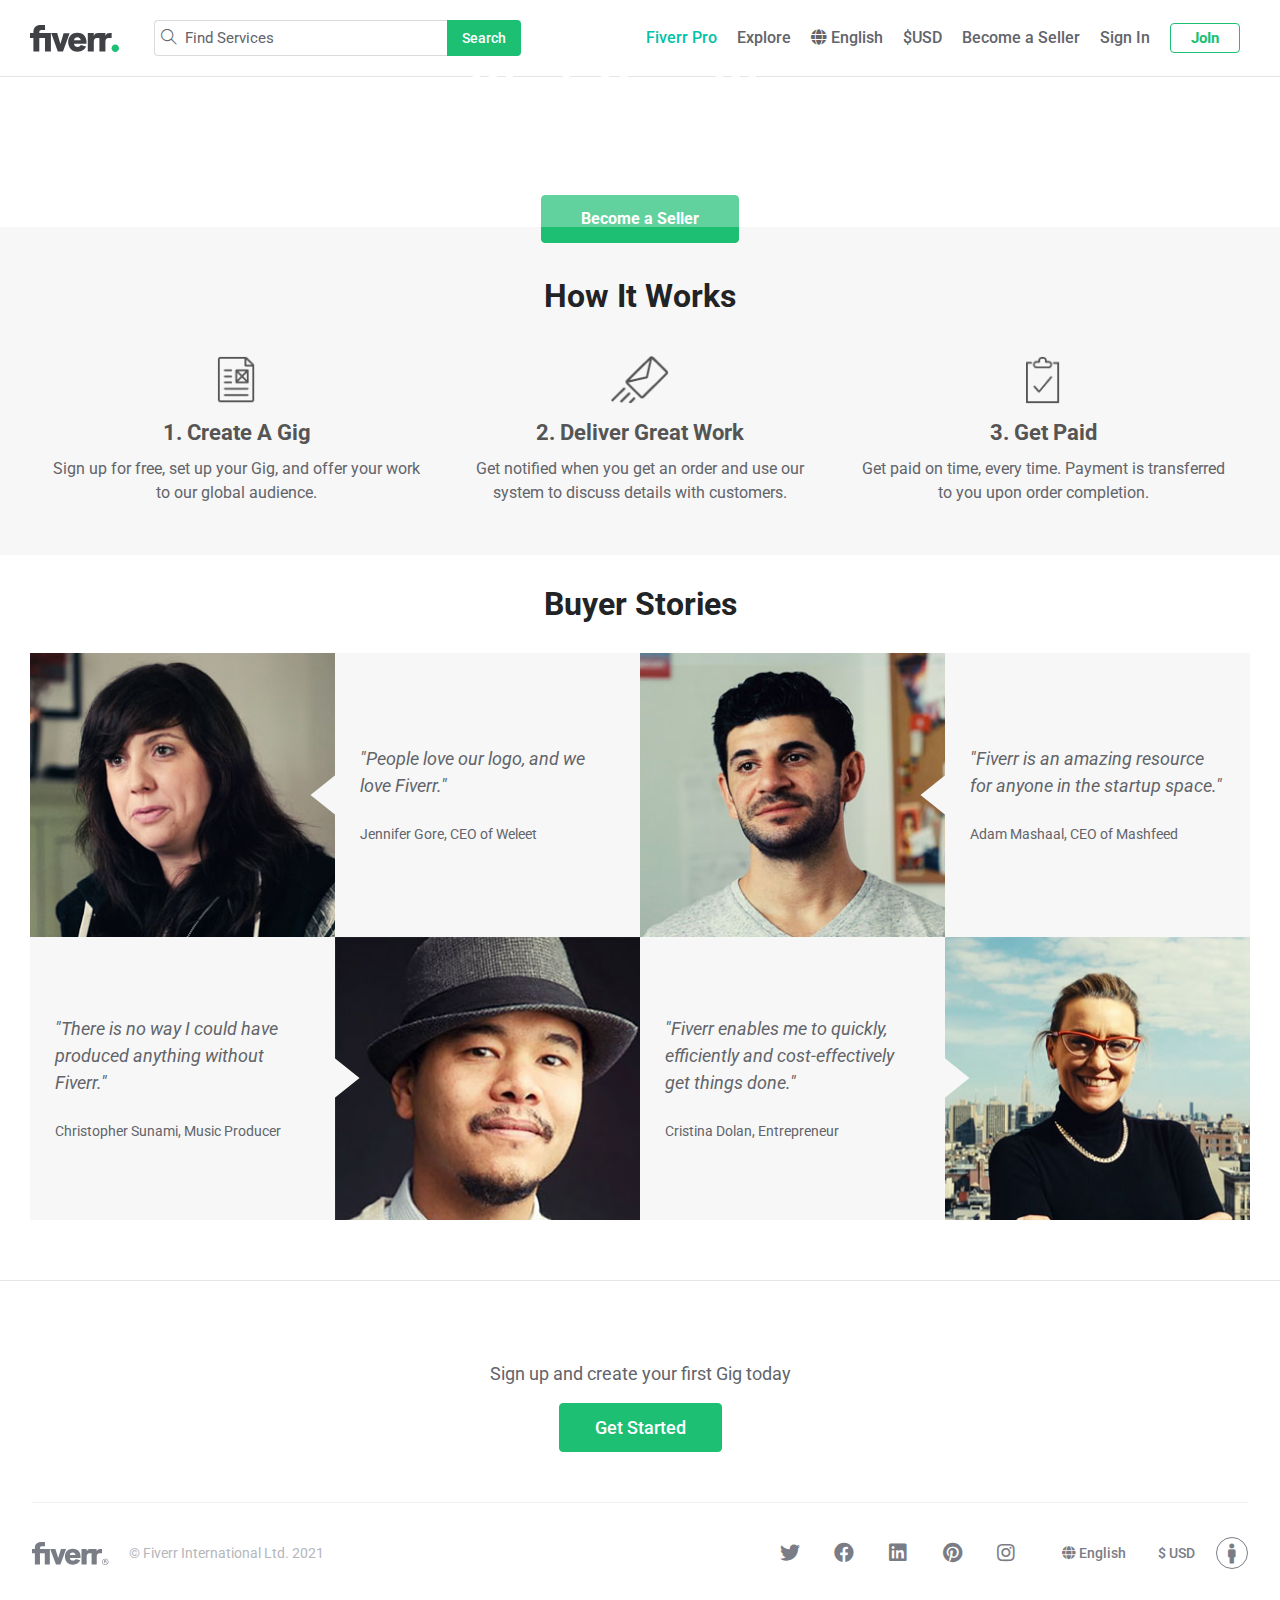
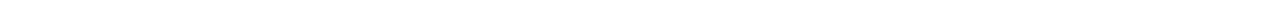
==== commit 2ca91153: "Add works, stories and footer" ====
--- a/FE67_BaiTapTongHop-master/selling.html
+++ b/FE67_BaiTapTongHop-master/selling.html
@@ -216,7 +216,7 @@
     <!-- End Sidebar -->
 
     <!-- HERO START -->
-    <div class="hero">
+    <section class="hero">
       <video
         src="https://sg.fiverrcdn.com/packages_lp/cover_video.mp4"
         poster="//assetsv2.fiverrcdn.com/assets/v2_photos/packages-lp/bg-first-hero-663d877e05b0814ef0b07c05910aa645.jpg"
@@ -268,8 +268,168 @@
           </div>
         </div>
       </div>
-    </div>
+    </section>
     <!-- END HERO -->
+
+    <!-- WORKS START -->
+    <section class="works">
+      <div class="container-fluid">
+        <h2 class="works__title">How It Works</h2>
+        <div class="row text-center">
+          <div class="col-12 col-md-4">
+            <div class="works__item">
+              <img src="./img/works-1.PNG" alt="works-1.PNG" />
+              <h4>1. Create A Gig</h4>
+              <p>
+                Sign up for free, set up your Gig, and offer your work to our
+                global audience.
+              </p>
+            </div>
+          </div>
+          <div class="col-12 col-md-4">
+            <div class="works__item">
+              <img src="./img/works-2.PNG" alt="works-2.PNG" />
+              <h4>2. Deliver Great Work</h4>
+              <p>
+                Get notified when you get an order and use our system to discuss
+                details with customers.
+              </p>
+            </div>
+          </div>
+          <div class="col-12 col-md-4">
+            <div class="works__item">
+              <img src="./img/works-3.PNG" alt="works-3.PNG" />
+              <h4>3. Get Paid</h4>
+              <p>
+                Get paid on time, every time. Payment is transferred to you upon
+                order completion.
+              </p>
+            </div>
+          </div>
+        </div>
+      </div>
+    </section>
+    <!-- END WORKS -->
+
+    <!-- STORIES START -->
+    <section class="stories">
+      <div class="container-fluid">
+        <h2 class="stories__title">Buyer Stories</h2>
+        <div class="stories__content">
+          <div class="stories__item">
+            <img
+              src="./img/gore-fb29982cb2186efbf6d0a42807b81e49.jpg"
+              alt="gore-fb29982cb2186efbf6d0a42807b81e49.jpg"
+            />
+            <div class="stories__text">
+              <p class="quotes">"People love our logo, and we love Fiverr."</p>
+              <p class="person">Jennifer Gore, CEO of Weleet</p>
+            </div>
+          </div>
+          <div class="stories__item">
+            <img
+              src="./img/mashal-1fb81cd4c968032f405a0caa56c9559c.jpg"
+              alt="mashal-1fb81cd4c968032f405a0caa56c9559c.jpg"
+            />
+            <div class="stories__text">
+              <p class="quotes">
+                "Fiverr is an amazing resource for anyone in the startup space."
+              </p>
+              <p class="person">Adam Mashaal, CEO of Mashfeed</p>
+            </div>
+          </div>
+          <div class="stories__item item-reverse">
+            <img
+              src="./img/sunami-e825f3964dd314b8a7051cbb1b9fb5e6.jpg"
+              alt="sunami-e825f3964dd314b8a7051cbb1b9fb5e6.jpg"
+            />
+            <div class="stories__text">
+              <p class="quotes">
+                "There is no way I could have produced anything without Fiverr."
+              </p>
+              <p class="person">Christopher Sunami, Music Producer</p>
+            </div>
+          </div>
+          <div class="stories__item item-reverse">
+            <img
+              src="./img/dolan-895b817bf8d149ba9cb330dc3f5bcb94.jpg"
+              alt="dolan-895b817bf8d149ba9cb330dc3f5bcb94.jpg"
+            />
+            <div class="stories__text">
+              <p class="quotes">
+                "Fiverr enables me to quickly, efficiently and cost-effectively
+                get things done."
+              </p>
+              <p class="person">Cristina Dolan, Entrepreneur</p>
+            </div>
+          </div>
+        </div>
+      </div>
+    </section>
+    <!-- END STORIES -->
+
+    <!-- FOOTER START -->
+    <section class="footer">
+      <div class="container-fluid">
+        <div class="footer-signUp">
+          <p>Sign up and create your first Gig today</p>
+          <a href="#" class="footer-signUp__btn">Get Started</a>
+        </div>
+        <div class="footer-bottom">
+          <div class="footer-bottom__left">
+            <svg
+              width="91"
+              height="27"
+              viewBox="0 0 91 27"
+              fill="none"
+              xmlns="http://www.w3.org/2000/svg"
+            >
+              <g fill="#7A7D85">
+                <path
+                  d="m82.9 13.1h-3.2c-2.1 0-3.2 1.5-3.2 4.1v9.3h-6.1v-13.4h-2.6c-2.1 0-3.2 1.5-3.2 4.1v9.3h-6.1v-18.4h6.1v2.8c1-2.2 2.4-2.8 4.4-2.8h7.4v2.8c1-2.2 2.4-2.8 4.4-2.8h2v5zm-25.6 5.6h-12.6c.3 2.1 1.6 3.2 3.8 3.2 1.6 0 2.8-.7 3.1-1.8l5.4 1.5c-1.3 3.2-4.6 5.1-8.5 5.1-6.6 0-9.6-5.1-9.6-9.5 0-4.3 2.6-9.4 9.2-9.4 7 0 9.3 5.2 9.3 9.1 0 .9 0 1.4-.1 1.8zm-5.9-3.5c-.1-1.6-1.3-3-3.3-3-1.9 0-3.1.8-3.4 3zm-23.1 11.3h5.3l6.7-18.3h-6.1l-3.2 10.7-3.4-10.8h-6.1zm-24.9 0h6v-13.4h5.7v13.4h6v-18.4h-11.6v-1.1c0-1.2.9-2 2.3-2h3.5v-5h-4.4c-4.5 0-7.5 2.7-7.5 6.6v1.5h-3.4v5h3.4z"
+                ></path>
+              </g>
+              <g fill="#7A7D85">
+                <path
+                  d="m90.4 23.3c0 2.1-1.6 3.7-3.8 3.7s-3.8-1.6-3.8-3.7 1.6-3.7 3.8-3.7c2.2-.1 3.8 1.5 3.8 3.7zm-.7 0c0-1.8-1.3-3.1-3.1-3.1s-3.1 1.3-3.1 3.1 1.3 3.1 3.1 3.1 3.1-1.4 3.1-3.1zm-1.7.8.1.9h-.7l-.1-.9c0-.3-.2-.5-.5-.5h-.8v1.4h-.7v-3.5h1.4c.7 0 1.2.4 1.2 1.1 0 .4-.2.6-.5.8.4.1.5.3.6.7zm-1.9-1h.7c.4 0 .5-.3.5-.5 0-.3-.2-.5-.5-.5h-.7z"
+                ></path>
+              </g>
+            </svg>
+            <p>&copy; Fiverr International Ltd. 2021</p>
+          </div>
+          <div class="footer-bottom__right">
+            <div class="footer-bottom__social">
+              <a href="#">
+                <i class="fab fa-twitter"></i>
+              </a>
+              <a href="#">
+                <i class="fab fa-facebook"></i>
+              </a>
+              <a href="#">
+                <i class="fab fa-linkedin"></i>
+              </a>
+              <a href="#">
+                <i class="fab fa-pinterest"></i>
+              </a>
+              <a href="#">
+                <i class="fab fa-instagram"></i>
+              </a>
+            </div>
+            <div class="footer-bottom__setting">
+              <button class="language">
+                <i class="fas fa-globe"></i>
+                English
+              </button>
+              <button class="currency">$ USD</button>
+              <div class="accessibility">
+                <i class="fas fa-male"></i>
+              </div>
+            </div>
+          </div>
+        </div>
+      </div>
+    </section>
+    <!-- END FOOTER -->
 
     <!-- Optional JavaScript -->
     <!-- jQuery first, then Popper.js, then Bootstrap JS -->
--- a/FE67_BaiTapTongHop-master/CSS/main.css
+++ b/FE67_BaiTapTongHop-master/CSS/main.css
@@ -1945,6 +1945,35 @@
   background-color: #efeff0;
 }
 
+.footer-signUp {
+  padding-bottom: 50px;
+  text-align: center;
+}
+
+.footer-signUp p {
+  font-size: 18px;
+  margin-top: 15px;
+}
+
+.footer-signUp__btn {
+  padding: 10px 35px;
+  background-color: #1dbf73;
+  border: 1px solid #1dbf73;
+  border-radius: 4px;
+  transition: all 0.2s linear;
+  color: #fff;
+  font-size: 18px;
+  font-weight: 500;
+  display: inline-block;
+}
+
+.footer-signUp__btn:hover {
+  color: #fff;
+  background-color: #3fca89;
+  border-color: #3fca89;
+  text-decoration: none;
+}
+
 @media screen and (max-width: 992px) {
   .footer-top {
     grid-template-columns: repeat(3, 1fr);
@@ -1992,6 +2021,7 @@
 
 .hero video {
   width: 100%;
+  display: block;
 }
 
 .hero__text {
@@ -2076,4 +2106,149 @@
     margin-top: 5px;
   }
 }
+
+.works {
+  padding: 50px 0;
+  background-color: #f7f7f7;
+}
+
+.works .container-fluid {
+  padding: 0 50px;
+}
+
+.works__title {
+  color: #222325;
+  font-size: 32px;
+  font-weight: 700;
+  text-align: center;
+  margin-bottom: 40px;
+}
+
+.works__item img {
+  height: 50px;
+  margin-bottom: 15px;
+}
+
+.works__item h4 {
+  color: #555555;
+  font-size: 22px;
+  font-weight: 700;
+  margin-bottom: 10px;
+}
+
+.works__item p {
+  margin-bottom: 0;
+}
+
+@media screen and (max-width: 768px) {
+  .works__item {
+    margin-bottom: 25px;
+  }
+}
+
+.stories {
+  padding: 30px 0 60px;
+}
+
+.stories .container-fluid {
+  padding: 0 30px;
+}
+
+.stories__title {
+  color: #222325;
+  font-size: 32px;
+  font-weight: 700;
+  text-align: center;
+  margin-bottom: 30px;
+}
+
+.stories__content {
+  display: grid;
+  grid-template-columns: repeat(2, 1fr);
+}
+
+.stories__item {
+  position: relative;
+  display: flex;
+  align-items: center;
+  background-color: #f7f7f7;
+}
+
+.stories__item.item-reverse {
+  flex-direction: row-reverse;
+}
+
+.stories__item img {
+  width: 50%;
+  display: block;
+}
+
+.stories__text {
+  width: 50%;
+  padding: 25px;
+}
+
+.stories__text .quotes {
+  font-size: 18px;
+  font-style: italic;
+  margin-bottom: 0;
+}
+
+.stories__text .person {
+  font-size: 14px;
+  margin-top: 25px;
+  margin-bottom: 0;
+}
+
+.stories__text::after {
+  content: "";
+  position: absolute;
+  top: 50%;
+  left: 50%;
+  transform: translate(calc(-50% - 12px), -50%);
+  border-top: 20px solid transparent;
+  border-bottom: 20px solid transparent;
+  border-right: 25px solid #f7f7f7;
+}
+
+.item-reverse .stories__text::after {
+  transform: translate(calc(-50% + 12px), -50%);
+  border-right: unset;
+  border-left: 25px solid #f7f7f7;
+}
+
+@media screen and (max-width: 992px) {
+  .stories__content {
+    grid-template-columns: repeat(1, 1fr);
+  }
+}
+
+@media screen and (max-width: 576px) {
+  .stories {
+    position: unset;
+  }
+  .stories__item {
+    flex-direction: column;
+  }
+  .stories__item.item-reverse {
+    flex-direction: column;
+  }
+  .stories__item img {
+    width: 100%;
+  }
+  .stories__text {
+    position: relative;
+    width: 100%;
+  }
+  .stories__text::after,
+  .item-reverse .stories__text::after {
+    top: 1px;
+    left: 50%;
+    transform: translate(-50%, -100%);
+    border-bottom: 25px solid #f7f7f7;
+    border-right: 20px solid transparent;
+    border-left: 20px solid transparent;
+    border-top: unset;
+  }
+}
 /*# sourceMappingURL=main.css.map */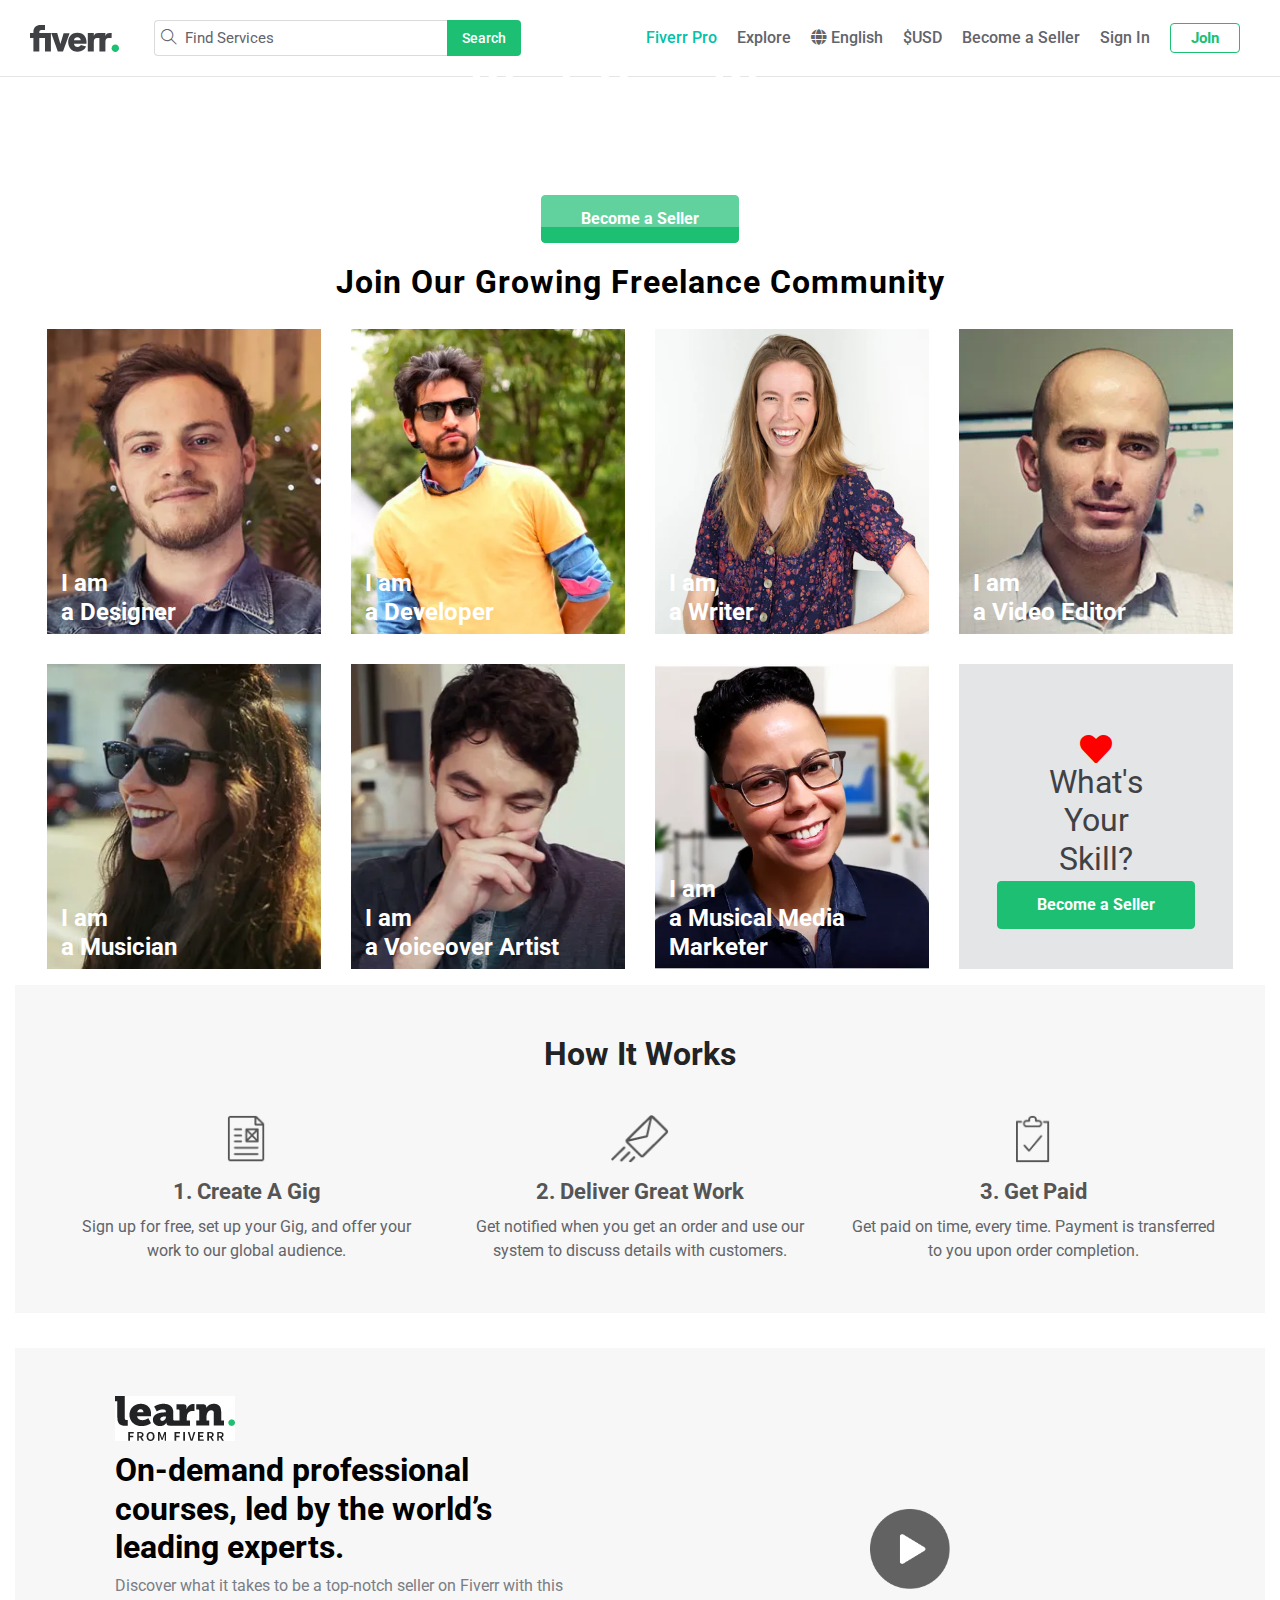
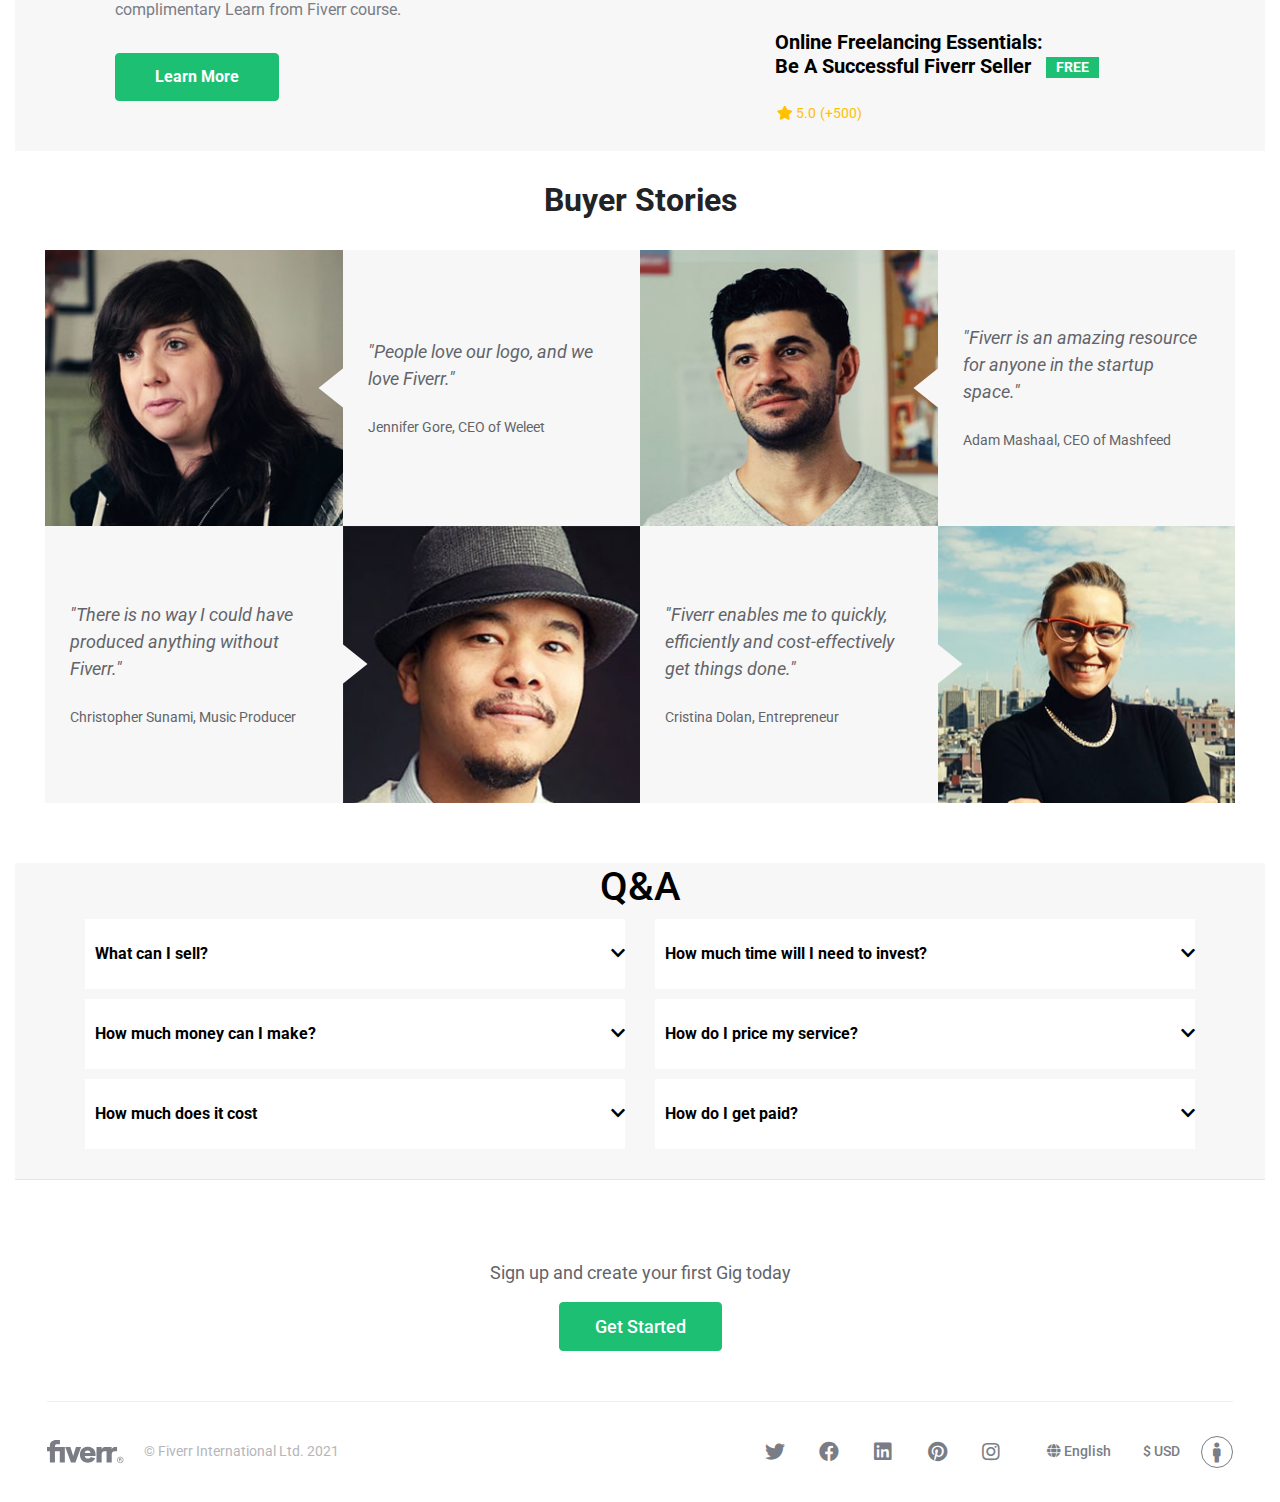
==== commit a56c2e4f: "update selling" ====
--- a/FE67_BaiTapTongHop-master/selling.html
+++ b/FE67_BaiTapTongHop-master/selling.html
@@ -271,164 +271,519 @@
     </section>
     <!-- END HERO -->
 
-    <!-- WORKS START -->
-    <section class="works">
-      <div class="container-fluid">
-        <h2 class="works__title">How It Works</h2>
-        <div class="row text-center">
-          <div class="col-12 col-md-4">
-            <div class="works__item">
-              <img src="./img/works-1.PNG" alt="works-1.PNG" />
-              <h4>1. Create A Gig</h4>
+    <div class="container-fluid">
+      <!-- SLIDER START -->
+      <section class="slider">
+        <div class="slider__title">
+          <h1>Join Our Growing Freelance Community</h1>
+        </div>
+
+        <div class="slider__content">
+          <div
+            class="slider__item slider__designer"
+            data-toggle="modal"
+            data-target="#myModal1"
+          >
+            <div class="slider__overlay"></div>
+            <h6>
+              I am
+              <br />
+              a Designer
+            </h6>
+          </div>
+          <!--  -->
+          <div
+            class="slider__item slider__developer"
+            data-toggle="modal"
+            data-target="#myModal1"
+          >
+            <div class="slider__overlay"></div>
+            <h6>
+              I am
+              <br />
+              a Developer
+            </h6>
+          </div>
+          <!--  -->
+          <div
+            class="slider__item slider__writer"
+            data-toggle="modal"
+            data-target="#myModal1"
+          >
+            <div class="slider__overlay"></div>
+
+            <h6>
+              I am
+              <br />
+              a Writer
+            </h6>
+          </div>
+          <!--  -->
+          <div
+            class="slider__item slider__video"
+            data-toggle="modal"
+            data-target="#myModal1"
+          >
+            <div class="slider__overlay"></div>
+            <h6>
+              I am
+              <br />
+              a Video Editor
+            </h6>
+          </div>
+          <!--  -->
+          <div
+            class="slider__item slider__musician"
+            data-toggle="modal"
+            data-target="#myModal1"
+          >
+            <div class="slider__overlay"></div>
+
+            <h6>
+              I am
+              <br />
+              a Musician
+            </h6>
+          </div>
+          <!--  -->
+          <div
+            class="slider__item slider__voice"
+            data-toggle="modal"
+            data-target="#myModal1"
+          >
+            <div class="slider__overlay"></div>
+
+            <h6>
+              I am
+              <br />
+              a Voiceover Artist
+            </h6>
+          </div>
+          <!--  -->
+          <div
+            class="slider__item slider__analyst"
+            data-toggle="modal"
+            data-target="#myModal1"
+          >
+            <div class="slider__overlay"></div>
+
+            <h6>
+              I am
+              <br />
+              a Musical Media Marketer
+            </h6>
+          </div>
+          <!--  -->
+          <div class="slider__item slider__itemStyle">
+            <div class="slider__styleIcon"><i class="fas fa-heart"></i></div>
+            <h3>What's Your Skill?</h3>
+            <a href="#" class="hero__btn">Become a Seller</a>
+          </div>
+        </div>
+
+        <!-- Modal img 1 -->
+        <div
+          class="modal fade"
+          id="myModal1"
+          tabindex="-1"
+          aria-labelledby="exampleModalLabel"
+          aria-hidden="true"
+        >
+          <div class="modal-dialog modal-dialog-centered">
+            <div class="modal-content">
+              <div class="modal-body modal__body">
+                <div class="modal__content d-flex">
+                  <div>
+                    <img class="des-img__right" src="./img/des2.jpg" alt="" />
+                  </div>
+                  <!--  -->
+                  <div class="modal__text">
+                    <h5>Joined Fiverr In 2011</h5>
+                    <div class="modal__right">
+                      <div class="d-flex pb-4">
+                        <img
+                          class="des-icon-top"
+                          src="./img/icon1.png"
+                          alt=""
+                        />
+                        <h6>4 Categories in Graphics & Design</h6>
+                      </div>
+                      <div class="d-flex">
+                        <img class="des-icon" src="./img/icon2.PNG" alt="" />
+                        <h6>11,913 Buyers in 136 Countries</h6>
+                      </div>
+                    </div>
+                    <a href="#" class="hero__btn">Start selling</a>
+                  </div>
+                </div>
+                <div class="modal__textLeft">
+                  <div class="p-3">
+                    <i>
+                      "Fiverr has allowed me to make connections to a wide
+                      variety of markets all over the globe. Fiverr has been by
+                      my side as what's felt like a guaranteed source of income
+                      through my entire graphic design career."
+                    </i>
+                    <span class="modal__textLeft__style">Tom N.</span>
+                    <span> Guernsey, United Kingdom</span>
+                  </div>
+                </div>
+              </div>
+            </div>
+          </div>
+        </div>
+      </section>
+      <!-- END SLIDER -->
+
+      <!-- WORKS START -->
+      <section class="works">
+        <div class="container-fluid">
+          <h2 class="works__title">How It Works</h2>
+          <div class="row text-center">
+            <div class="col-12 col-md-4">
+              <div class="works__item">
+                <img src="./img/works-1.PNG" alt="works-1.PNG" />
+                <h4>1. Create A Gig</h4>
+                <p>
+                  Sign up for free, set up your Gig, and offer your work to our
+                  global audience.
+                </p>
+              </div>
+            </div>
+            <div class="col-12 col-md-4">
+              <div class="works__item">
+                <img src="./img/works-2.PNG" alt="works-2.PNG" />
+                <h4>2. Deliver Great Work</h4>
+                <p>
+                  Get notified when you get an order and use our system to
+                  discuss details with customers.
+                </p>
+              </div>
+            </div>
+            <div class="col-12 col-md-4">
+              <div class="works__item">
+                <img src="./img/works-3.PNG" alt="works-3.PNG" />
+                <h4>3. Get Paid</h4>
+                <p>
+                  Get paid on time, every time. Payment is transferred to you
+                  upon order completion.
+                </p>
+              </div>
+            </div>
+          </div>
+        </div>
+      </section>
+      <!-- END WORKS -->
+
+      <!-- COURSERS START -->
+      <section class="courses">
+        <div class="row">
+          <div class="col-6">
+            <div class="courses__logo">
+              <img src="/FE67_BaiTapTongHop-master/img/logoLearn.png" alt="" />
+            </div>
+            <div class="courses__text">
+              <h2>
+                On-demand professional courses, led by the world’s leading
+                experts.
+              </h2>
               <p>
-                Sign up for free, set up your Gig, and offer your work to our
-                global audience.
+                Discover what it takes to be a top-notch seller on Fiverr with
+                this complimentary Learn from Fiverr course.
               </p>
-            </div>
-          </div>
-          <div class="col-12 col-md-4">
-            <div class="works__item">
-              <img src="./img/works-2.PNG" alt="works-2.PNG" />
-              <h4>2. Deliver Great Work</h4>
-              <p>
-                Get notified when you get an order and use our system to discuss
-                details with customers.
-              </p>
-            </div>
-          </div>
-          <div class="col-12 col-md-4">
-            <div class="works__item">
-              <img src="./img/works-3.PNG" alt="works-3.PNG" />
-              <h4>3. Get Paid</h4>
-              <p>
-                Get paid on time, every time. Payment is transferred to you upon
-                order completion.
-              </p>
-            </div>
-          </div>
-        </div>
-      </div>
-    </section>
-    <!-- END WORKS -->
-
-    <!-- STORIES START -->
-    <section class="stories">
-      <div class="container-fluid">
-        <h2 class="stories__title">Buyer Stories</h2>
-        <div class="stories__content">
-          <div class="stories__item">
-            <img
-              src="./img/gore-fb29982cb2186efbf6d0a42807b81e49.jpg"
-              alt="gore-fb29982cb2186efbf6d0a42807b81e49.jpg"
-            />
-            <div class="stories__text">
-              <p class="quotes">"People love our logo, and we love Fiverr."</p>
-              <p class="person">Jennifer Gore, CEO of Weleet</p>
-            </div>
-          </div>
-          <div class="stories__item">
-            <img
-              src="./img/mashal-1fb81cd4c968032f405a0caa56c9559c.jpg"
-              alt="mashal-1fb81cd4c968032f405a0caa56c9559c.jpg"
-            />
-            <div class="stories__text">
-              <p class="quotes">
-                "Fiverr is an amazing resource for anyone in the startup space."
-              </p>
-              <p class="person">Adam Mashaal, CEO of Mashfeed</p>
-            </div>
-          </div>
-          <div class="stories__item item-reverse">
-            <img
-              src="./img/sunami-e825f3964dd314b8a7051cbb1b9fb5e6.jpg"
-              alt="sunami-e825f3964dd314b8a7051cbb1b9fb5e6.jpg"
-            />
-            <div class="stories__text">
-              <p class="quotes">
-                "There is no way I could have produced anything without Fiverr."
-              </p>
-              <p class="person">Christopher Sunami, Music Producer</p>
-            </div>
-          </div>
-          <div class="stories__item item-reverse">
-            <img
-              src="./img/dolan-895b817bf8d149ba9cb330dc3f5bcb94.jpg"
-              alt="dolan-895b817bf8d149ba9cb330dc3f5bcb94.jpg"
-            />
-            <div class="stories__text">
-              <p class="quotes">
-                "Fiverr enables me to quickly, efficiently and cost-effectively
-                get things done."
-              </p>
-              <p class="person">Cristina Dolan, Entrepreneur</p>
-            </div>
-          </div>
-        </div>
-      </div>
-    </section>
-    <!-- END STORIES -->
-
-    <!-- FOOTER START -->
-    <section class="footer">
-      <div class="container-fluid">
-        <div class="footer-signUp">
-          <p>Sign up and create your first Gig today</p>
-          <a href="#" class="footer-signUp__btn">Get Started</a>
-        </div>
-        <div class="footer-bottom">
-          <div class="footer-bottom__left">
-            <svg
-              width="91"
-              height="27"
-              viewBox="0 0 91 27"
-              fill="none"
-              xmlns="http://www.w3.org/2000/svg"
+              <a href="#" class="hero__btn">Learn More</a>
+            </div>
+          </div>
+          <div class="col-6">
+            <div
+              class="info__video"
+              data-toggle="modal"
+              data-target="#modalVideo"
             >
-              <g fill="#7A7D85">
-                <path
-                  d="m82.9 13.1h-3.2c-2.1 0-3.2 1.5-3.2 4.1v9.3h-6.1v-13.4h-2.6c-2.1 0-3.2 1.5-3.2 4.1v9.3h-6.1v-18.4h6.1v2.8c1-2.2 2.4-2.8 4.4-2.8h7.4v2.8c1-2.2 2.4-2.8 4.4-2.8h2v5zm-25.6 5.6h-12.6c.3 2.1 1.6 3.2 3.8 3.2 1.6 0 2.8-.7 3.1-1.8l5.4 1.5c-1.3 3.2-4.6 5.1-8.5 5.1-6.6 0-9.6-5.1-9.6-9.5 0-4.3 2.6-9.4 9.2-9.4 7 0 9.3 5.2 9.3 9.1 0 .9 0 1.4-.1 1.8zm-5.9-3.5c-.1-1.6-1.3-3-3.3-3-1.9 0-3.1.8-3.4 3zm-23.1 11.3h5.3l6.7-18.3h-6.1l-3.2 10.7-3.4-10.8h-6.1zm-24.9 0h6v-13.4h5.7v13.4h6v-18.4h-11.6v-1.1c0-1.2.9-2 2.3-2h3.5v-5h-4.4c-4.5 0-7.5 2.7-7.5 6.6v1.5h-3.4v5h3.4z"
-                ></path>
-              </g>
-              <g fill="#7A7D85">
-                <path
-                  d="m90.4 23.3c0 2.1-1.6 3.7-3.8 3.7s-3.8-1.6-3.8-3.7 1.6-3.7 3.8-3.7c2.2-.1 3.8 1.5 3.8 3.7zm-.7 0c0-1.8-1.3-3.1-3.1-3.1s-3.1 1.3-3.1 3.1 1.3 3.1 3.1 3.1 3.1-1.4 3.1-3.1zm-1.7.8.1.9h-.7l-.1-.9c0-.3-.2-.5-.5-.5h-.8v1.4h-.7v-3.5h1.4c.7 0 1.2.4 1.2 1.1 0 .4-.2.6-.5.8.4.1.5.3.6.7zm-1.9-1h.7c.4 0 .5-.3.5-.5 0-.3-.2-.5-.5-.5h-.7z"
-                ></path>
-              </g>
-            </svg>
-            <p>&copy; Fiverr International Ltd. 2021</p>
-          </div>
-          <div class="footer-bottom__right">
-            <div class="footer-bottom__social">
-              <a href="#">
-                <i class="fab fa-twitter"></i>
-              </a>
-              <a href="#">
-                <i class="fab fa-facebook"></i>
-              </a>
-              <a href="#">
-                <i class="fab fa-linkedin"></i>
-              </a>
-              <a href="#">
-                <i class="fab fa-pinterest"></i>
-              </a>
-              <a href="#">
-                <i class="fab fa-instagram"></i>
-              </a>
-            </div>
-            <div class="footer-bottom__setting">
-              <button class="language">
-                <i class="fas fa-globe"></i>
-                English
-              </button>
-              <button class="currency">$ USD</button>
-              <div class="accessibility">
-                <i class="fas fa-male"></i>
-              </div>
-            </div>
-          </div>
-        </div>
-      </div>
-    </section>
+              <div class="play"></div>
+            </div>
+            <!--  -->
+            <div class="courses__description">
+              <h3>
+                Online Freelancing Essentials: Be A Successful Fiverr Seller
+              </h3>
+              <span>FREE</span>
+            </div>
+            <div class="courses__description-rating">
+              <span>
+                <i class="fas fa-star"></i>
+              </span>
+
+              <span>5.0</span>
+              <span>(+500)</span>
+            </div>
+          </div>
+        </div>
+        <!-- Modal Video -->
+        <div
+          class="modal fade"
+          id="modalVideo"
+          tabindex="-1"
+          aria-labelledby="exampleModalLabel"
+          aria-hidden="true"
+        >
+          <div class="modal-dialog modal-dialog-centered">
+            <div class="modal-content">
+              <div class="modal-body">
+                <video class="modal-video" controls preload="metadata">
+                  <source
+                    src="https://fiverr-res.cloudinary.com/video/upload/q_auto/generic/landing/Chapter01_Introduction01.mp4"
+                  />
+                </video>
+              </div>
+            </div>
+          </div>
+        </div>
+      </section>
+
+      <!-- END COURSERS -->
+
+      <!-- STORIES START -->
+      <section class="stories">
+        <div class="container-fluid">
+          <h2 class="stories__title">Buyer Stories</h2>
+          <div class="stories__content">
+            <div class="stories__item">
+              <img
+                src="./img/gore-fb29982cb2186efbf6d0a42807b81e49.jpg"
+                alt="gore-fb29982cb2186efbf6d0a42807b81e49.jpg"
+              />
+              <div class="stories__text">
+                <p class="quotes">
+                  "People love our logo, and we love Fiverr."
+                </p>
+                <p class="person">Jennifer Gore, CEO of Weleet</p>
+              </div>
+            </div>
+            <div class="stories__item">
+              <img
+                src="./img/mashal-1fb81cd4c968032f405a0caa56c9559c.jpg"
+                alt="mashal-1fb81cd4c968032f405a0caa56c9559c.jpg"
+              />
+              <div class="stories__text">
+                <p class="quotes">
+                  "Fiverr is an amazing resource for anyone in the startup
+                  space."
+                </p>
+                <p class="person">Adam Mashaal, CEO of Mashfeed</p>
+              </div>
+            </div>
+            <div class="stories__item item-reverse">
+              <img
+                src="./img/sunami-e825f3964dd314b8a7051cbb1b9fb5e6.jpg"
+                alt="sunami-e825f3964dd314b8a7051cbb1b9fb5e6.jpg"
+              />
+              <div class="stories__text">
+                <p class="quotes">
+                  "There is no way I could have produced anything without
+                  Fiverr."
+                </p>
+                <p class="person">Christopher Sunami, Music Producer</p>
+              </div>
+            </div>
+            <div class="stories__item item-reverse">
+              <img
+                src="./img/dolan-895b817bf8d149ba9cb330dc3f5bcb94.jpg"
+                alt="dolan-895b817bf8d149ba9cb330dc3f5bcb94.jpg"
+              />
+              <div class="stories__text">
+                <p class="quotes">
+                  "Fiverr enables me to quickly, efficiently and
+                  cost-effectively get things done."
+                </p>
+                <p class="person">Cristina Dolan, Entrepreneur</p>
+              </div>
+            </div>
+          </div>
+        </div>
+      </section>
+      <!-- END STORIES -->
+
+      <!-- QUEST START -->
+      <section class="quest">
+        <div class="quest__title">
+          <h1>Q&A</h1>
+        </div>
+        <div class="quest__content container">
+          <div class="row">
+            <div class="quest__items col-6">
+              <div onclick="sellClick()" id="sell" class="quest__item">
+                <h6>
+                  What can I sell?
+                  <div>
+                    <i id="sell-icon" class="fas fa-chevron-down"></i>
+                    <i id="sell-block" class="fas fa-chevron-up"></i>
+                  </div>
+                </h6>
+                <div class="pt-3" id="sellblock">
+                  <p>
+                    Be creative! You can offer any service you wish as long as
+                    it's legal and complies with our terms. There are over 200
+                    categories you can browse to get ideas.
+                  </p>
+                </div>
+              </div>
+              <!--  -->
+              <div onclick="moneyClick()" id="money" class="quest__item">
+                <h6>
+                  How much money can I make?
+                  <div>
+                    <i id="money-icon" class="fas fa-chevron-down"></i>
+                    <i id="money-block" class="fas fa-chevron-up"></i>
+                  </div>
+                </h6>
+                <div class="pt-3" id="moneyblock">
+                  <p>
+                    It's totally up to you. You can work as much as you want.
+                    Many sellers work on Fiverr full time and some keep their
+                    9-5 job while using Fiverr to make extra money.
+                  </p>
+                </div>
+              </div>
+              <!--  -->
+              <div onclick="costClick()" id="cost" class="quest__item">
+                <h6>
+                  How much does it cost
+                  <div>
+                    <i id="cost-icon" class="fas fa-chevron-down"></i>
+                    <i id="cost-block" class="fas fa-chevron-up"></i>
+                  </div>
+                </h6>
+                <div class="pt-3" id="costblock">
+                  <p>
+                    It's free to join Fiverr. There is no subscription required
+                    or fees to list your services. You keep 80% of each
+                    transaction.
+                  </p>
+                </div>
+              </div>
+            </div>
+            <!--  -->
+            <div class="quest__items col-6">
+              <!--  -->
+              <div onclick="timesClick()" id="times" class="quest__item">
+                <h6>
+                  How much time will I need to invest?
+                  <div>
+                    <i id="times-icon" class="fas fa-chevron-down"></i>
+                    <i id="times-block" class="fas fa-chevron-up"></i>
+                  </div>
+                </h6>
+                <div class="pt-3" id="timesblock">
+                  <p>
+                    It's very flexible. You need to put in some time and effort
+                    in the beginning to learn the marketplace and then you can
+                    decide for yourself what amount of work you want to do.
+                  </p>
+                </div>
+              </div>
+              <!--  -->
+              <div onclick="serviceClick()" id="service" class="quest__item">
+                <h6>
+                  How do I price my service?
+                  <div>
+                    <i id="service-icon" class="fas fa-chevron-down"></i>
+                    <i id="service-block" class="fas fa-chevron-up"></i>
+                  </div>
+                </h6>
+                <div class="pt-3" id="serviceblock">
+                  <p>
+                    With Gig Packages, you set your pricing anywhere from $5 -
+                    $995 and offer three versions of your service at three
+                    different prices.
+                  </p>
+                </div>
+              </div>
+              <!--  -->
+              <div onclick="paldClick()" id="pald" class="quest__item">
+                <h6>
+                  How do I get paid?
+                  <div>
+                    <i id="pald-icon" class="fas fa-chevron-down"></i>
+                    <i id="pald-block" class="fas fa-chevron-up"></i>
+                  </div>
+                </h6>
+                <div class="pt-3" id="paldblock">
+                  <p>
+                    Once you complete a buyer's order, the money is transferred
+                    to your account. No need to chase clients for payments and
+                    wait 60 or 90 days for a check.
+                  </p>
+                </div>
+              </div>
+            </div>
+          </div>
+        </div>
+      </section>
+      <!-- END QUEST -->
+
+      <!-- FOOTER START -->
+      <section class="footer">
+        <div class="container-fluid">
+          <div class="footer-signUp">
+            <p>Sign up and create your first Gig today</p>
+            <a href="#" class="footer-signUp__btn">Get Started</a>
+          </div>
+          <div class="footer-bottom">
+            <div class="footer-bottom__left">
+              <svg
+                width="91"
+                height="27"
+                viewBox="0 0 91 27"
+                fill="none"
+                xmlns="http://www.w3.org/2000/svg"
+              >
+                <g fill="#7A7D85">
+                  <path
+                    d="m82.9 13.1h-3.2c-2.1 0-3.2 1.5-3.2 4.1v9.3h-6.1v-13.4h-2.6c-2.1 0-3.2 1.5-3.2 4.1v9.3h-6.1v-18.4h6.1v2.8c1-2.2 2.4-2.8 4.4-2.8h7.4v2.8c1-2.2 2.4-2.8 4.4-2.8h2v5zm-25.6 5.6h-12.6c.3 2.1 1.6 3.2 3.8 3.2 1.6 0 2.8-.7 3.1-1.8l5.4 1.5c-1.3 3.2-4.6 5.1-8.5 5.1-6.6 0-9.6-5.1-9.6-9.5 0-4.3 2.6-9.4 9.2-9.4 7 0 9.3 5.2 9.3 9.1 0 .9 0 1.4-.1 1.8zm-5.9-3.5c-.1-1.6-1.3-3-3.3-3-1.9 0-3.1.8-3.4 3zm-23.1 11.3h5.3l6.7-18.3h-6.1l-3.2 10.7-3.4-10.8h-6.1zm-24.9 0h6v-13.4h5.7v13.4h6v-18.4h-11.6v-1.1c0-1.2.9-2 2.3-2h3.5v-5h-4.4c-4.5 0-7.5 2.7-7.5 6.6v1.5h-3.4v5h3.4z"
+                  ></path>
+                </g>
+                <g fill="#7A7D85">
+                  <path
+                    d="m90.4 23.3c0 2.1-1.6 3.7-3.8 3.7s-3.8-1.6-3.8-3.7 1.6-3.7 3.8-3.7c2.2-.1 3.8 1.5 3.8 3.7zm-.7 0c0-1.8-1.3-3.1-3.1-3.1s-3.1 1.3-3.1 3.1 1.3 3.1 3.1 3.1 3.1-1.4 3.1-3.1zm-1.7.8.1.9h-.7l-.1-.9c0-.3-.2-.5-.5-.5h-.8v1.4h-.7v-3.5h1.4c.7 0 1.2.4 1.2 1.1 0 .4-.2.6-.5.8.4.1.5.3.6.7zm-1.9-1h.7c.4 0 .5-.3.5-.5 0-.3-.2-.5-.5-.5h-.7z"
+                  ></path>
+                </g>
+              </svg>
+              <p>&copy; Fiverr International Ltd. 2021</p>
+            </div>
+            <div class="footer-bottom__right">
+              <div class="footer-bottom__social">
+                <a href="#">
+                  <i class="fab fa-twitter"></i>
+                </a>
+                <a href="#">
+                  <i class="fab fa-facebook"></i>
+                </a>
+                <a href="#">
+                  <i class="fab fa-linkedin"></i>
+                </a>
+                <a href="#">
+                  <i class="fab fa-pinterest"></i>
+                </a>
+                <a href="#">
+                  <i class="fab fa-instagram"></i>
+                </a>
+              </div>
+              <div class="footer-bottom__setting">
+                <button class="language">
+                  <i class="fas fa-globe"></i>
+                  English
+                </button>
+                <button class="currency">$ USD</button>
+                <div class="accessibility">
+                  <i class="fas fa-male"></i>
+                </div>
+              </div>
+            </div>
+          </div>
+        </div>
+      </section>
+    </div>
     <!-- END FOOTER -->
 
     <!-- Optional JavaScript -->
--- a/FE67_BaiTapTongHop-master/CSS/main.css
+++ b/FE67_BaiTapTongHop-master/CSS/main.css
@@ -40,6 +40,31 @@
 #myModalThree .modal-video,
 #myModalFour .modal-video {
   width: 100%;
+  border-radius: 4px;
+}
+
+#myModal1 .modal-dialog,
+#myModal2 .modal-dialog {
+  width: 90vw;
+  max-width: 100%;
+  margin: 0 auto;
+}
+
+@media screen and (max-width: 576px) {
+  #myModal1 .modal-dialog,
+  #myModal2 .modal-dialog {
+    width: unset;
+  }
+}
+
+#myModal1 .modal-content,
+#myModal2 .modal-content {
+  border: none;
+}
+
+#myModal1 .modal-body,
+#myModal2 .modal-body {
+  padding: 0;
   border-radius: 4px;
 }
 
@@ -643,7 +668,7 @@
   position: absolute;
   width: 100%;
   max-width: 50%;
-  top: 15%;
+  top: 10%;
   left: -8%;
   transform: translate(20%, 50%);
   z-index: 2;
@@ -744,7 +769,7 @@
   .cover-text__left .cover-btn__search {
     display: block;
   }
-  .cover-text__courses {
+  .cover-text__left .cover-text__courses {
     max-width: 90%;
   }
 }
@@ -758,6 +783,9 @@
     color: #fff;
     font-size: 40px;
     font-weight: bold;
+  }
+  #cover .cover-content .styleImg2 {
+    display: block;
   }
 }
 
@@ -1091,6 +1119,11 @@
   background: #1dbf73;
 }
 
+.marketplace .marketplace-content .marketplace-item:last-child {
+  padding-top: 16px;
+  place-self: center;
+}
+
 @media screen and (max-width: 768px) {
   .marketplace .marketplace-content {
     grid-template-columns: repeat(3, 1fr);
@@ -1816,6 +1849,12 @@
   grid-template-columns: repeat(5, 1fr);
 }
 
+.footer-top__links a p {
+  color: #95979d;
+  font-size: 14px;
+  font-weight: 400;
+}
+
 .footer-top__title {
   display: flex;
   align-items: center;
@@ -2008,6 +2047,12 @@
   .footer-bottom__right {
     flex-direction: column;
   }
+  .footer-bottom__left {
+    flex-direction: column;
+  }
+  .footer-bottom__left p {
+    padding-top: 20px;
+  }
   .footer-bottom__social {
     margin-bottom: 10px;
     margin-right: 0;
@@ -2251,4 +2296,390 @@
     border-top: unset;
   }
 }
+
+.slider {
+  padding: 16px 32px;
+}
+
+.slider__title {
+  padding: 20px 16px;
+  text-align: center;
+}
+
+.slider__title h1 {
+  letter-spacing: 1px;
+  color: #000;
+  font-size: 32px;
+  font-weight: bold;
+}
+
+.slider__content {
+  position: relative;
+  display: grid;
+  grid-template-columns: repeat(4, 1fr);
+  grid-gap: 30px;
+}
+
+.slider__item {
+  position: relative;
+}
+
+.slider__item h6 {
+  position: absolute;
+  bottom: 0;
+  left: 5%;
+  color: #fff;
+  font-size: 24px;
+  font-weight: bold;
+}
+
+.slider__designer, .slider__developer, .slider__writer, .slider__video, .slider__musician, .slider__voice, .slider__analyst {
+  position: relative;
+  background-position: top;
+  background-repeat: no-repeat;
+  background-size: cover;
+  height: 305px;
+  width: 100%;
+  cursor: pointer;
+  transition: background-position 0.5s;
+  transition: all 0.5s;
+  -webkit-transition: all 0.5;
+}
+
+.slider__overlay {
+  position: absolute;
+  top: 0;
+  left: 0;
+  width: 100%;
+  height: 305px;
+  background: #000;
+  opacity: 0;
+  transition: all 0.3s;
+}
+
+.slider__content:hover .slider__overlay {
+  opacity: 0.6;
+}
+
+.slider__designer {
+  background-image: url("/FE67_BaiTapTongHop-master/img/designer.jpg");
+}
+
+.slider__designer:hover {
+  background-size: 105%;
+}
+
+.slider__designer:hover .slider__overlay {
+  opacity: 0;
+}
+
+.slider__developer {
+  background-image: url("/FE67_BaiTapTongHop-master/img/developer.jpg");
+}
+
+.slider__developer:hover {
+  background-position: 10% 0;
+}
+
+.slider__developer:hover .slider__overlay {
+  opacity: 0;
+}
+
+.slider__writer {
+  background-image: url("/FE67_BaiTapTongHop-master/img/writer.jpg");
+}
+
+.slider__writer:hover {
+  background-position: 45% 0;
+}
+
+.slider__writer:hover .slider__overlay {
+  opacity: 0;
+}
+
+.slider__video {
+  background-image: url("/FE67_BaiTapTongHop-master/img/video.jpg");
+}
+
+.slider__video:hover {
+  background-size: 105%;
+}
+
+.slider__video:hover .slider__overlay {
+  opacity: 0;
+}
+
+.slider__musician {
+  background-image: url("/FE67_BaiTapTongHop-master/img/musician.jpg");
+}
+
+.slider__musician:hover {
+  background-size: 105%;
+}
+
+.slider__musician:hover .slider__overlay {
+  opacity: 0;
+}
+
+.slider__voice {
+  background-image: url("/FE67_BaiTapTongHop-master/img/voiceover.jpg");
+}
+
+.slider__voice:hover {
+  background-size: 105%;
+}
+
+.slider__voice:hover .slider__overlay {
+  opacity: 0;
+}
+
+.slider__analyst {
+  background-image: url("/FE67_BaiTapTongHop-master/img/analyst.jpg");
+}
+
+.slider__analyst:hover {
+  background-position: 45% 0;
+}
+
+.slider__analyst:hover .slider__overlay {
+  opacity: 0;
+}
+
+.slider__itemStyle {
+  display: grid;
+  place-self: center;
+  justify-items: center;
+  align-items: center;
+  text-align: center;
+  background: #e4e5e7;
+  width: 100%;
+  max-width: 100%;
+  height: 305px;
+  cursor: pointer;
+}
+
+.slider__itemStyle i {
+  color: red;
+  font-size: 32px;
+  padding-top: 20px;
+}
+
+.slider__itemStyle h3 {
+  padding-top: 16px;
+  color: #404145;
+  font-size: 32px;
+  font-weight: 400;
+  width: 50%;
+}
+
+.slider__itemStyle a {
+  margin-top: -15px;
+  transform: translateY(-50%);
+}
+
+.slider__styleIcon {
+  max-height: 0;
+  padding-top: 32px;
+}
+
+.slider .modal__content {
+  position: relative;
+}
+
+.slider .modal__content .des-img__right {
+  width: 100%;
+  max-width: 95%;
+}
+
+.slider .modal__text {
+  margin-left: -35px;
+  text-align: revert;
+  padding-left: 20px;
+}
+
+.slider .modal__text h5 {
+  padding: 40px 0;
+  color: #404145;
+  font-size: 24px;
+  font-weight: bold;
+}
+
+.slider .modal__text .des-icon-top {
+  width: 60px;
+  height: 60px;
+}
+
+.slider .modal__text .des-icon {
+  width: 60px;
+  height: 60px;
+}
+
+.slider .modal__text .modal__right h6 {
+  color: #404145;
+  font-size: 20px;
+  font-weight: 400;
+  width: 100%;
+  max-width: 70%;
+  padding-left: 16px;
+}
+
+.slider .modal__text a {
+  position: absolute;
+  bottom: 10%;
+}
+
+.slider .modal__textLeft {
+  position: absolute;
+  bottom: 10%;
+  left: 0;
+  color: #fff;
+  font-size: 24px;
+  font-weight: 400;
+  width: 100%;
+  max-width: 45%;
+  font-family: italic;
+  background: linear-gradient(to bottom, rgba(0, 0, 0, 0.616), rgba(0, 0, 0, 0.616));
+}
+
+.slider .modal__textLeft i::after {
+  content: "";
+  display: block;
+  width: 10%;
+  height: 2px;
+  background: white;
+}
+
+.slider .modal__textLeft span {
+  color: #fff;
+  font-size: 16px;
+  font-weight: bold;
+}
+
+.slider .modal__textLeft .modal__textLeft__style {
+  border-right: 1px solid white;
+  padding-right: 5px;
+}
+
+.courses {
+  margin-top: 35px;
+  padding: 48px 100px 50px;
+  background: #f7f7f7;
+}
+
+.courses__text {
+  width: 100%;
+  max-width: 90%;
+}
+
+.courses__text h2 {
+  padding-top: 10px;
+  color: #000;
+  font-size: 32px;
+  font-weight: 700;
+}
+
+.courses__text p {
+  color: #7a7d85;
+  font-size: 16px;
+  font-weight: 400;
+}
+
+.courses .info__video {
+  position: relative;
+}
+
+.courses__description {
+  position: absolute;
+  bottom: 5%;
+  left: 25%;
+  width: 100%;
+  max-width: 50%;
+  display: flex;
+}
+
+.courses__description h3 {
+  color: #000;
+  font-size: 20px;
+  font-weight: bold;
+}
+
+.courses__description span {
+  position: absolute;
+  right: -20%;
+  bottom: 15%;
+  padding: 0px 10px;
+  background: #1dbf73;
+  color: #fff;
+  font-size: 14px;
+  font-weight: bold;
+}
+
+.courses__description-rating {
+  padding-left: 24%;
+}
+
+.courses__description-rating span {
+  font-size: 14px;
+  color: #ffc100;
+}
+
+.quest {
+  background: #f7f7f7;
+  padding-bottom: 20px;
+}
+
+.quest__title {
+  text-align: center;
+  color: #000;
+  font-size: 20px;
+  font-weight: bold;
+}
+
+.quest__item {
+  width: 100%;
+  max-width: 100%;
+  background: #fff;
+  height: 70px;
+  padding-top: 25px;
+  padding-left: 10px;
+  cursor: pointer;
+  margin-bottom: 10px;
+  transition: all 0.3s;
+}
+
+.quest__item h6 {
+  display: flex;
+  justify-content: space-between;
+  color: #000;
+  font-size: 16px;
+  font-weight: bold;
+}
+
+.quest__item p {
+  color: #000;
+  font-size: 14px;
+  font-weight: 400;
+}
+
+.quest__item:hover {
+  border-left: 5px solid #1dbf73;
+}
+
+.quest__item #sellblock,
+.quest__item #moneyblock,
+.quest__item #costblock,
+.quest__item #timesblock,
+.quest__item #serviceblock,
+.quest__item #paldblock {
+  display: none;
+}
+
+.quest__item #sell-block,
+.quest__item #money-block,
+.quest__item #cost-block,
+.quest__item #times-block,
+.quest__item #service-block,
+.quest__item #pald-block {
+  display: none;
+}
 /*# sourceMappingURL=main.css.map */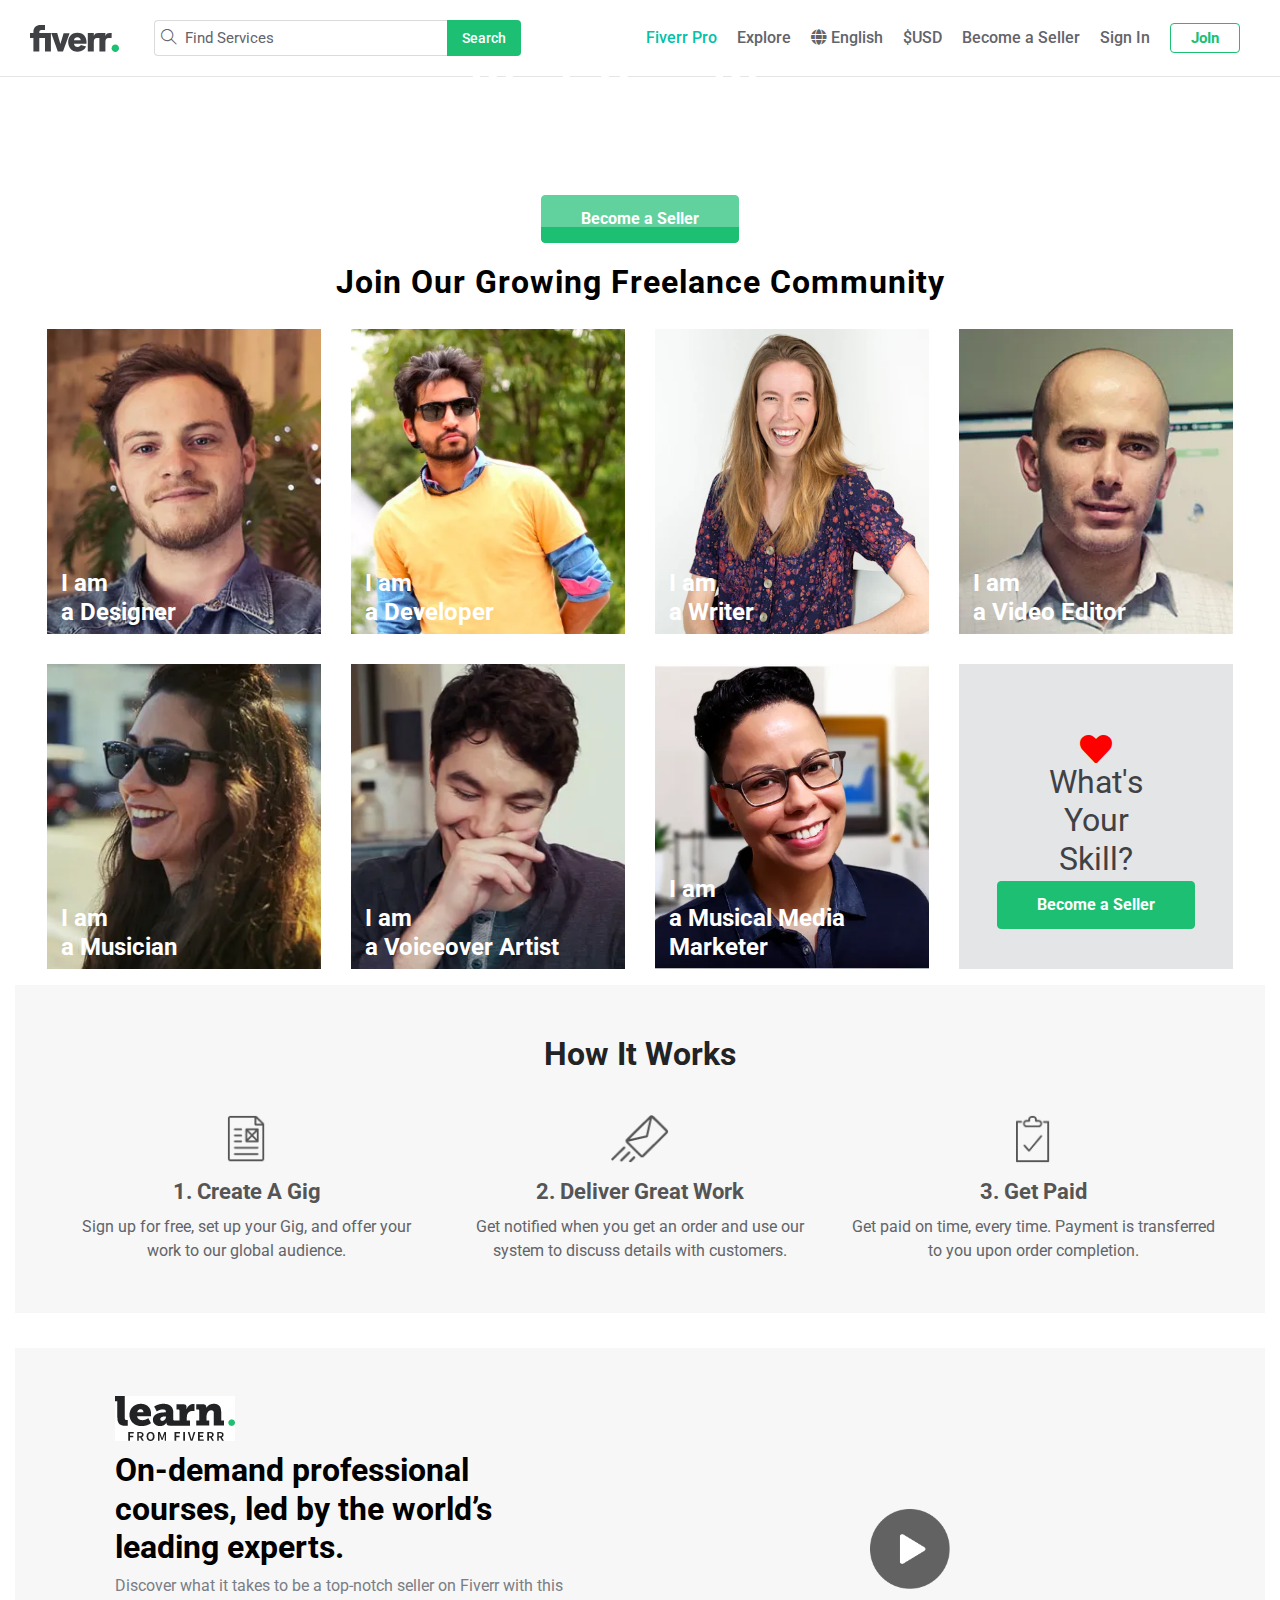
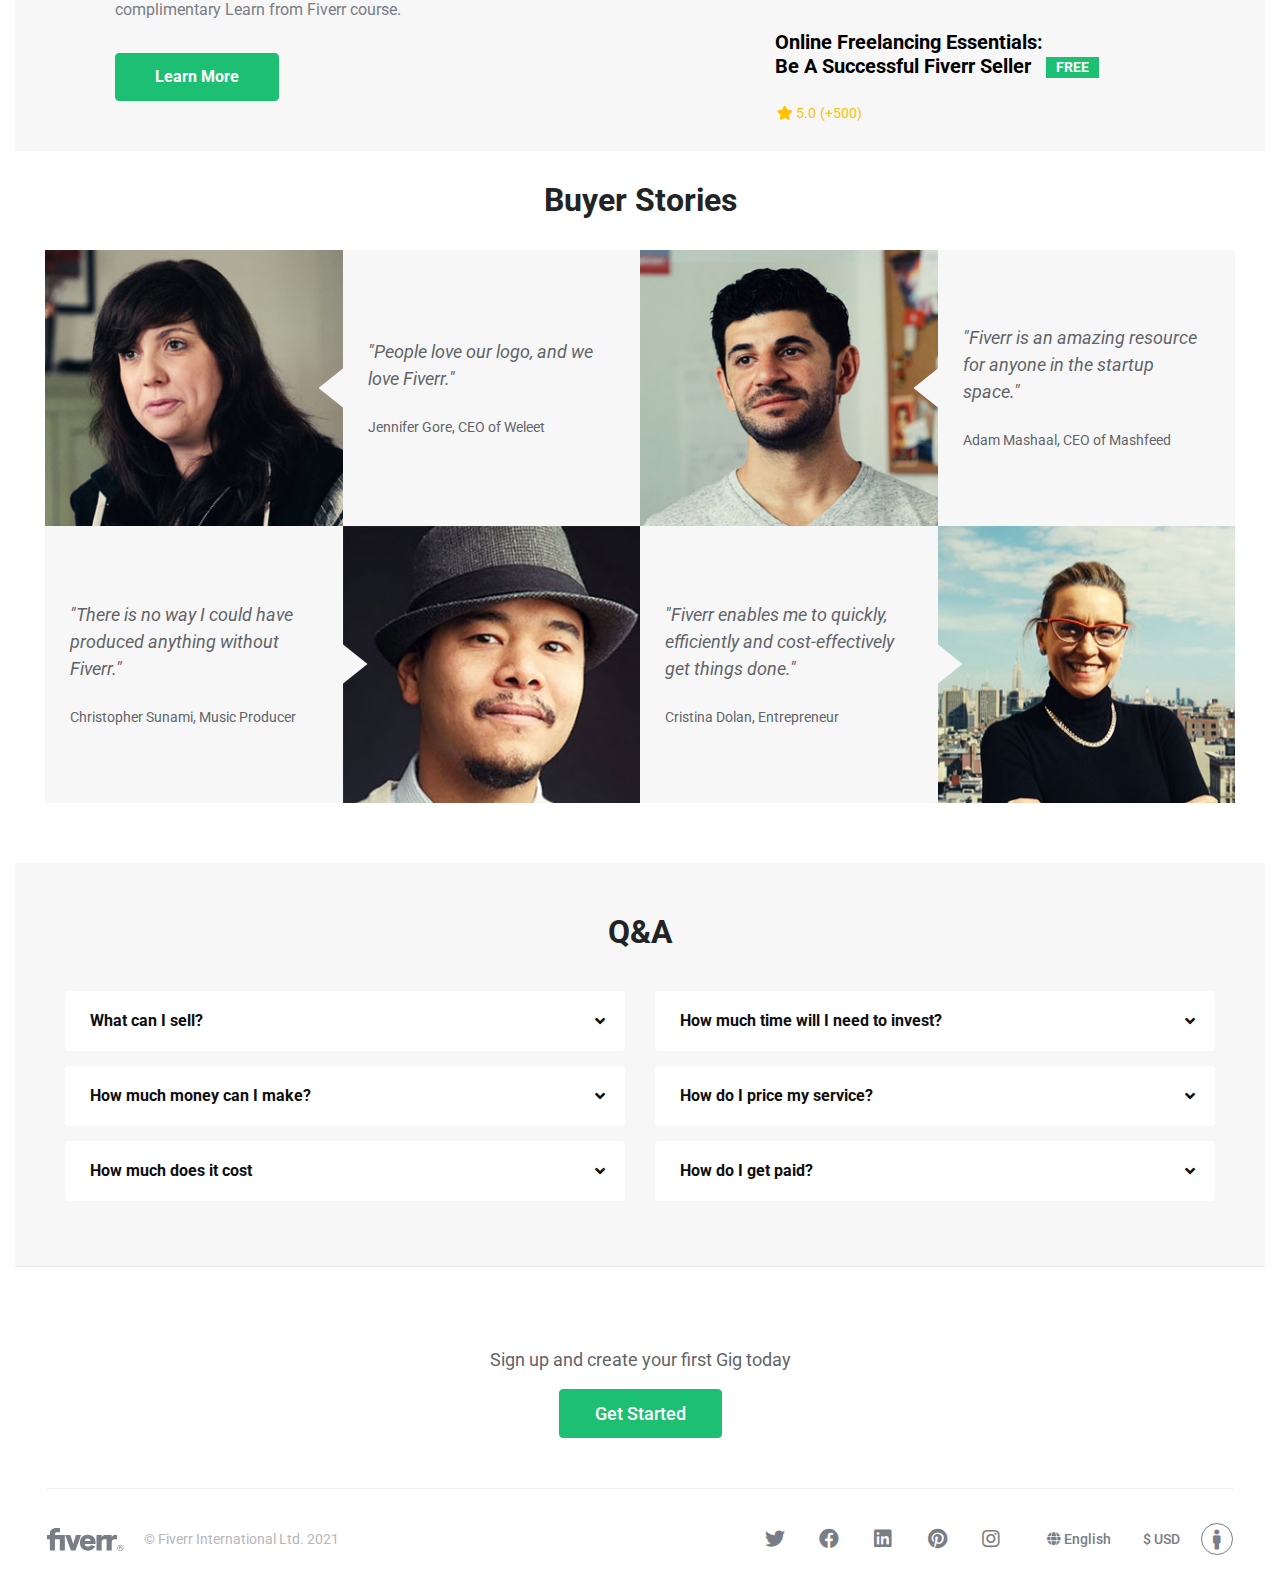
==== commit 26fc6e4b: "Fix question selling" ====
--- a/FE67_BaiTapTongHop-master/selling.html
+++ b/FE67_BaiTapTongHop-master/selling.html
@@ -271,8 +271,8 @@
     </section>
     <!-- END HERO -->
 
+    <!-- SLIDER START -->
     <div class="container-fluid">
-      <!-- SLIDER START -->
       <section class="slider">
         <div class="slider__title">
           <h1>Join Our Growing Freelance Community</h1>
@@ -540,7 +540,6 @@
           </div>
         </div>
       </section>
-
       <!-- END COURSERS -->
 
       <!-- STORIES START -->
@@ -605,7 +604,7 @@
       <!-- END STORIES -->
 
       <!-- QUEST START -->
-      <section class="quest">
+      <!-- <section class="quest">
         <div class="quest__title">
           <h1>Q&A</h1>
         </div>
@@ -628,7 +627,6 @@
                   </p>
                 </div>
               </div>
-              <!--  -->
               <div onclick="moneyClick()" id="money" class="quest__item">
                 <h6>
                   How much money can I make?
@@ -645,7 +643,6 @@
                   </p>
                 </div>
               </div>
-              <!--  -->
               <div onclick="costClick()" id="cost" class="quest__item">
                 <h6>
                   How much does it cost
@@ -663,9 +660,7 @@
                 </div>
               </div>
             </div>
-            <!--  -->
             <div class="quest__items col-6">
-              <!--  -->
               <div onclick="timesClick()" id="times" class="quest__item">
                 <h6>
                   How much time will I need to invest?
@@ -682,7 +677,6 @@
                   </p>
                 </div>
               </div>
-              <!--  -->
               <div onclick="serviceClick()" id="service" class="quest__item">
                 <h6>
                   How do I price my service?
@@ -699,7 +693,6 @@
                   </p>
                 </div>
               </div>
-              <!--  -->
               <div onclick="paldClick()" id="pald" class="quest__item">
                 <h6>
                   How do I get paid?
@@ -719,8 +712,95 @@
             </div>
           </div>
         </div>
+      </section> -->
+      <!-- END QUEST -->
+      <section class="questions">
+        <div class="container-fluid">
+          <h2 class="questions__title">Q&A</h2>
+          <div class="questions__content">
+            <div class="row">
+              <div class="col-12 col-md-6">
+                <div class="questions__item">
+                  <h6>
+                    <span> What can I sell? </span>
+                    <i class="fa fa-angle-down"></i>
+                  </h6>
+                  <p class="answer">
+                    Be creative! You can offer any service you wish as long as
+                    it's legal and complies with our terms. There are over 200
+                    categories you can browse to get ideas.
+                  </p>
+                </div>
+              </div>
+              <div class="col-12 col-md-6">
+                <div class="questions__item">
+                  <h6>
+                    <span>How much time will I need to invest?</span>
+                    <i class="fa fa-angle-down"></i>
+                  </h6>
+                  <p class="answer">
+                    It's very flexible. You need to put in some time and effort
+                    in the beginning to learn the marketplace and then you can
+                    decide for yourself what amount of work you want to do.
+                  </p>
+                </div>
+              </div>
+              <div class="col-12 col-md-6">
+                <div class="questions__item">
+                  <h6>
+                    <span>How much money can I make?</span>
+                    <i class="fa fa-angle-down"></i>
+                  </h6>
+                  <p class="answer">
+                    It's totally up to you. You can work as much as you want.
+                    Many sellers work on Fiverr full time and some keep their
+                    9-5 job while using Fiverr to make extra money.
+                  </p>
+                </div>
+              </div>
+              <div class="col-12 col-md-6">
+                <div class="questions__item">
+                  <h6>
+                    <span>How do I price my service?</span>
+                    <i class="fa fa-angle-down"></i>
+                  </h6>
+                  <p class="answer">
+                    With Gig Packages, you set your pricing anywhere from $5 -
+                    $995 and offer three versions of your service at three
+                    different prices.
+                  </p>
+                </div>
+              </div>
+              <div class="col-12 col-md-6">
+                <div class="questions__item">
+                  <h6>
+                    <span>How much does it cost</span>
+                    <i class="fa fa-angle-down"></i>
+                  </h6>
+                  <p class="answer">
+                    It's free to join Fiverr. There is no subscription required
+                    or fees to list your services. You keep 80% of each
+                    transaction.
+                  </p>
+                </div>
+              </div>
+              <div class="col-12 col-md-6">
+                <div class="questions__item">
+                  <h6>
+                    <span>How do I get paid?</span>
+                    <i class="fa fa-angle-down"></i>
+                  </h6>
+                  <p class="answer">
+                    Once you complete a buyer's order, the money is transferred
+                    to your account. No need to chase clients for payments and
+                    wait 60 or 90 days for a check.
+                  </p>
+                </div>
+              </div>
+            </div>
+          </div>
+        </div>
       </section>
-      <!-- END QUEST -->
 
       <!-- FOOTER START -->
       <section class="footer">
--- a/FE67_BaiTapTongHop-master/CSS/main.css
+++ b/FE67_BaiTapTongHop-master/CSS/main.css
@@ -2682,4 +2682,67 @@
 .quest__item #pald-block {
   display: none;
 }
+
+.questions {
+  padding: 50px 0;
+  background-color: #f7f7f7;
+}
+
+.questions .container-fluid {
+  padding: 0 50px;
+}
+
+.questions__title {
+  color: #222325;
+  font-size: 32px;
+  font-weight: 700;
+  text-align: center;
+  margin-bottom: 40px;
+}
+
+.questions__item {
+  background-color: #fff;
+  margin-bottom: 15px;
+  max-height: 60px;
+  overflow: hidden;
+  border-radius: 4px;
+  border-left: 5px solid transparent;
+  transition: all 0.4s linear;
+  cursor: pointer;
+}
+
+.questions__item:hover {
+  border-left-color: #1dbf73;
+}
+
+.questions__item h6 {
+  color: #0e0e0f;
+  font-size: 16px;
+  font-weight: 700;
+  display: flex;
+  justify-content: space-between;
+  align-items: center;
+  padding: 20px;
+  margin-bottom: 0;
+}
+
+.questions__item h6 i {
+  transition: all 0.4s linear;
+}
+
+.questions__item .answer {
+  color: #0e0e0f;
+  font-size: 15px;
+  font-weight: 400;
+  padding: 20px;
+  margin-bottom: 0;
+}
+
+.questions__item.open {
+  max-height: 200px;
+}
+
+.questions__item.open h6 i {
+  transform: rotate(-180deg);
+}
 /*# sourceMappingURL=main.css.map */